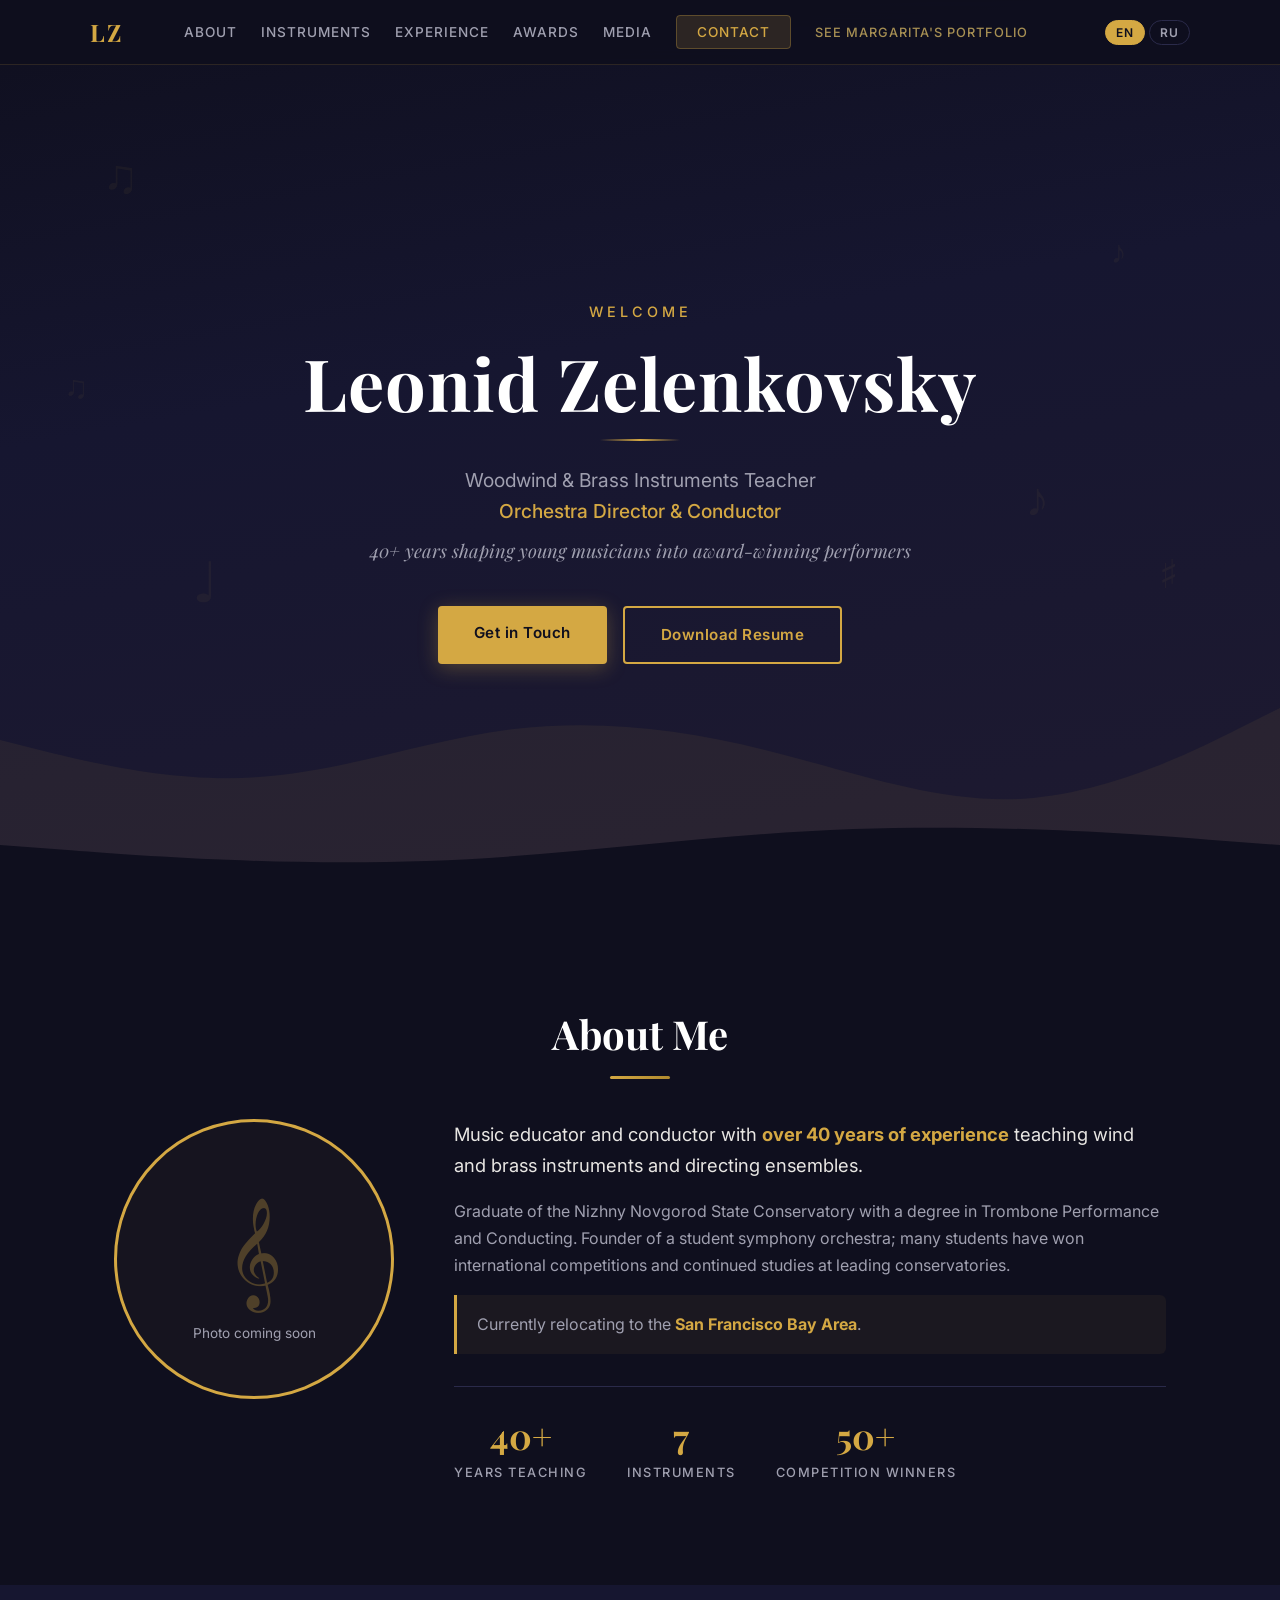
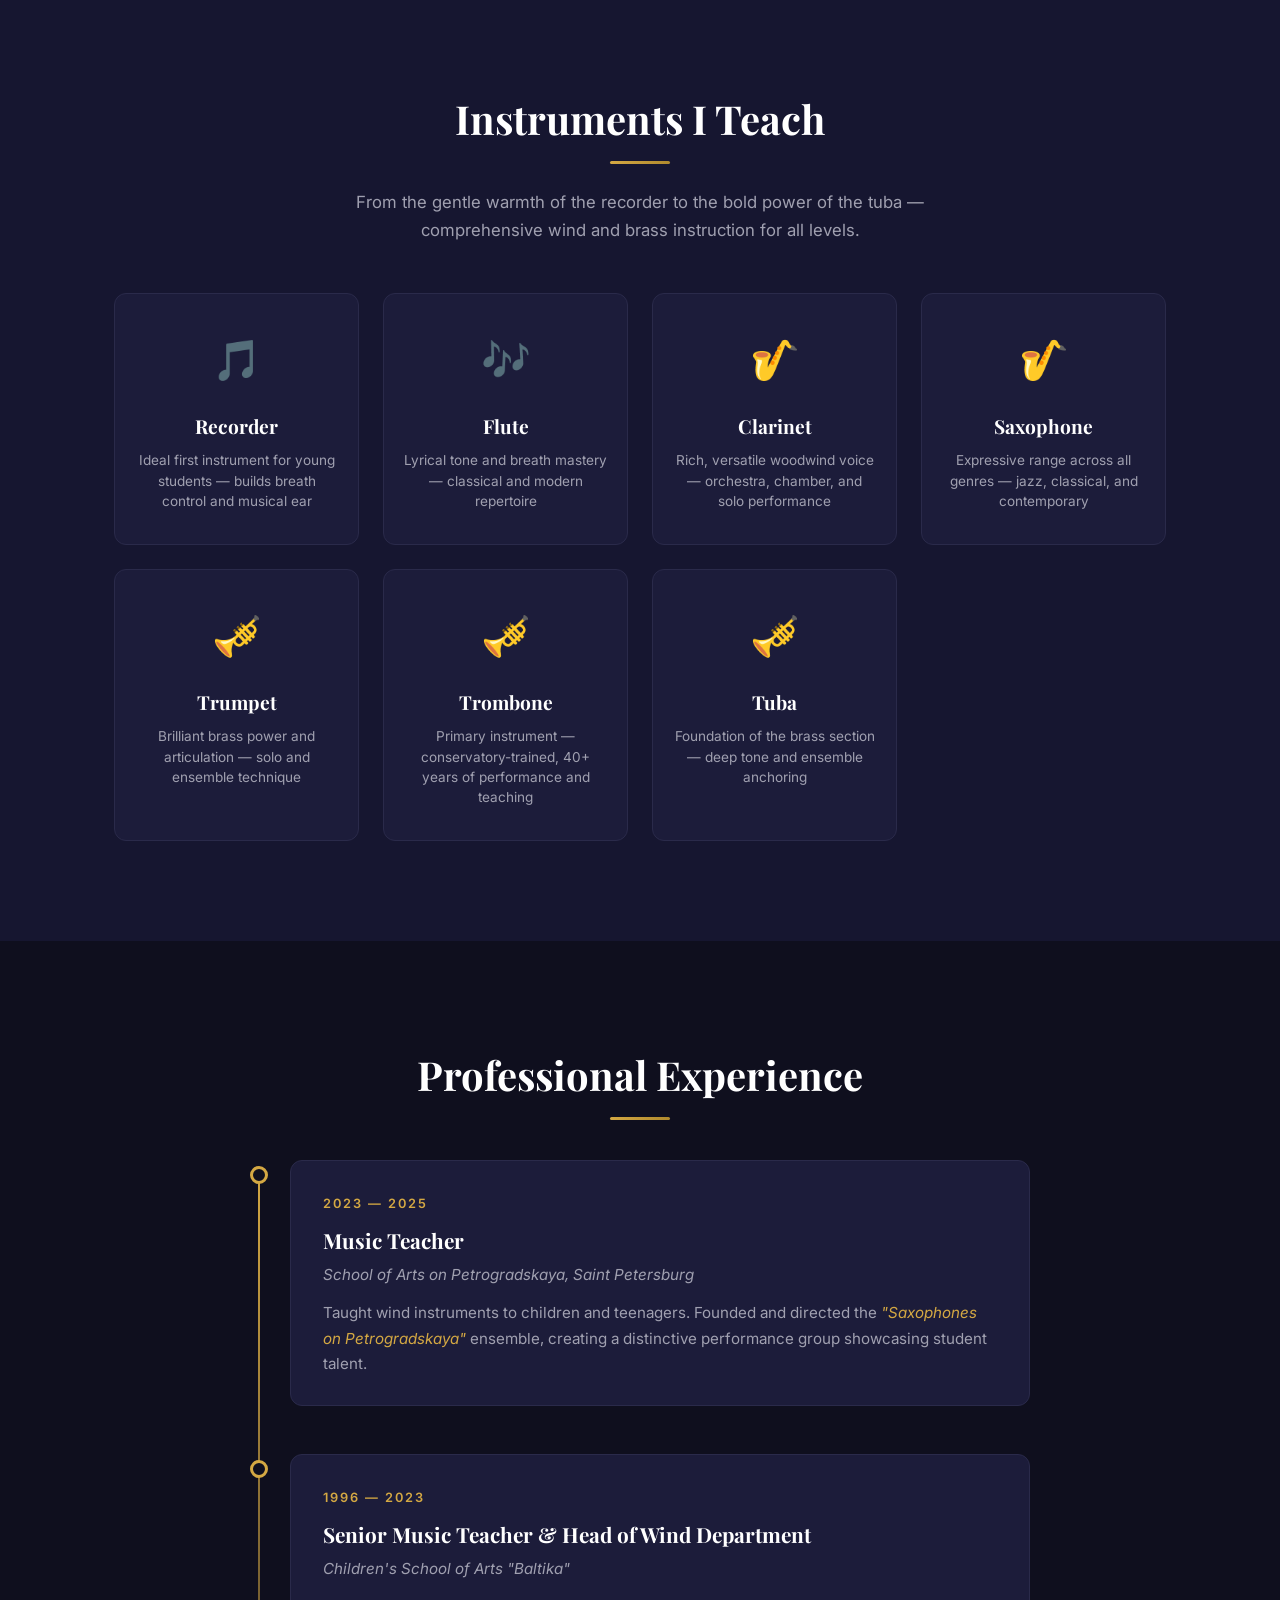
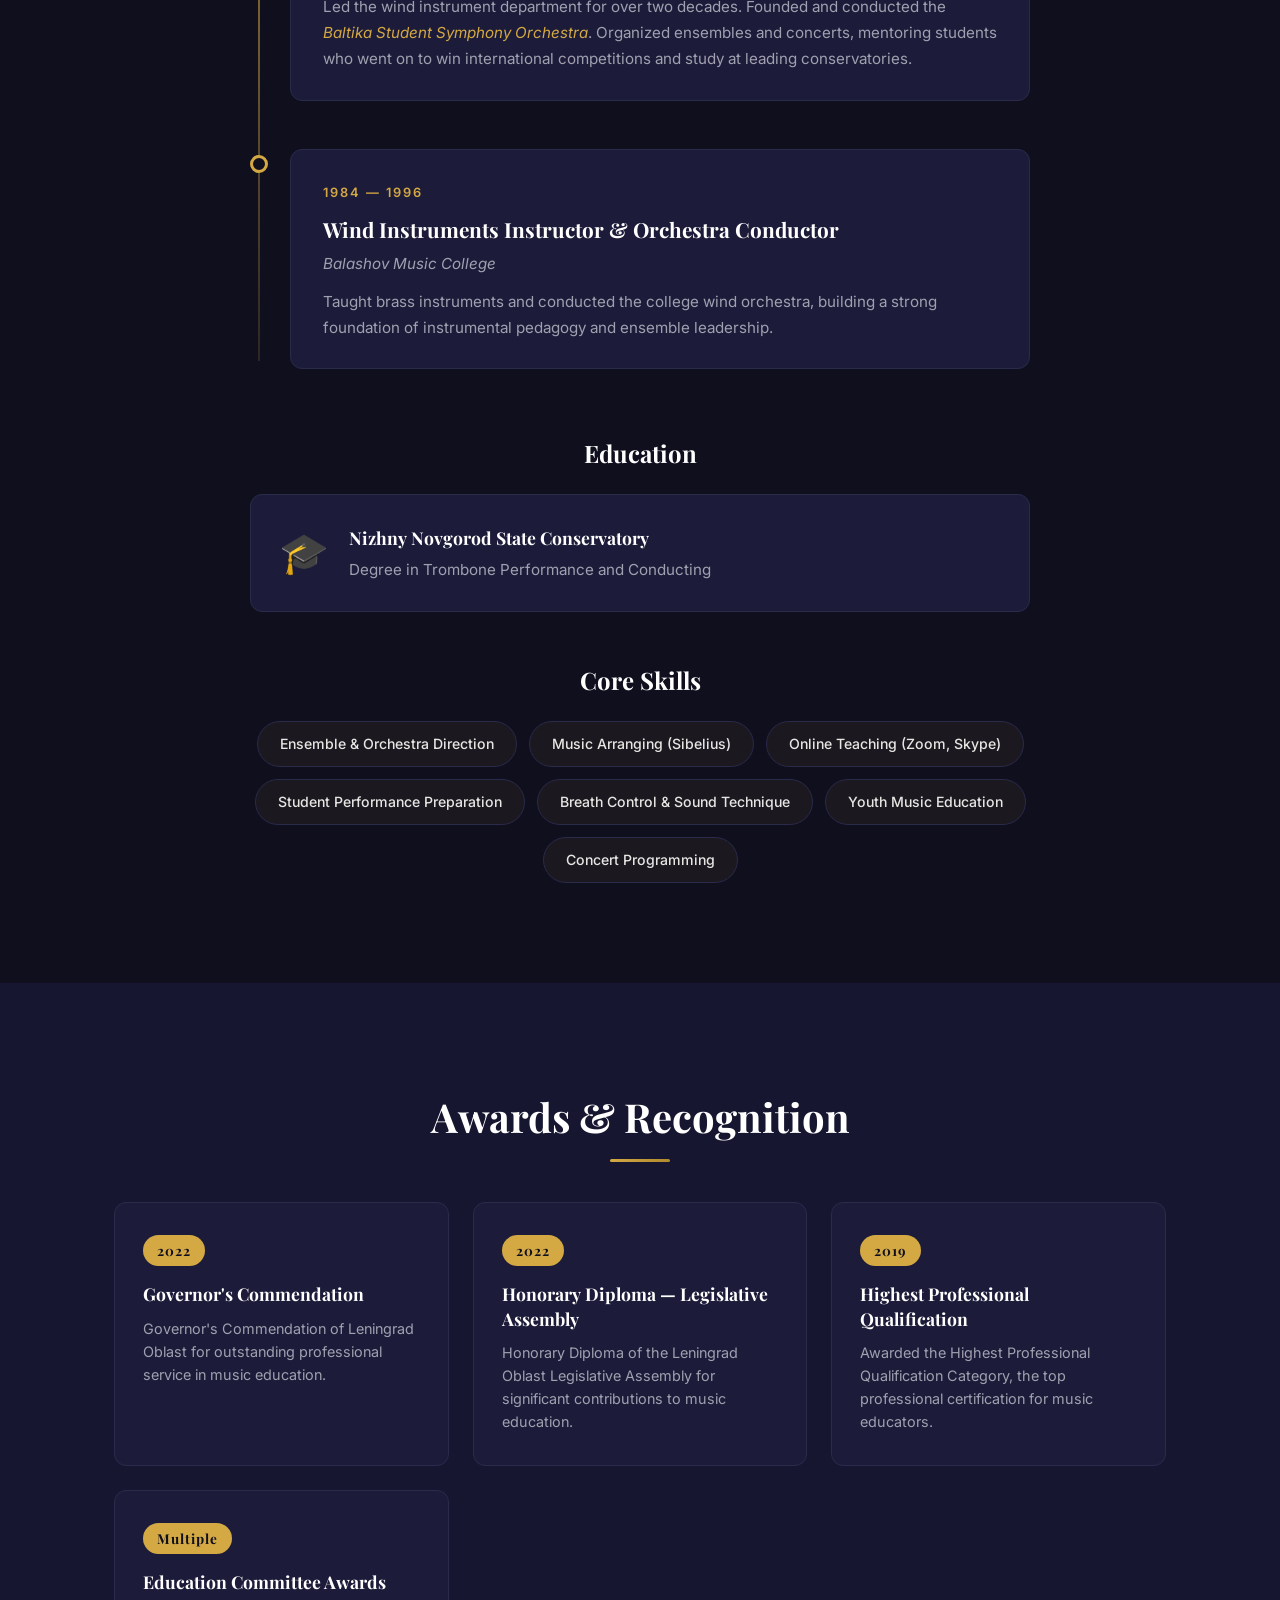
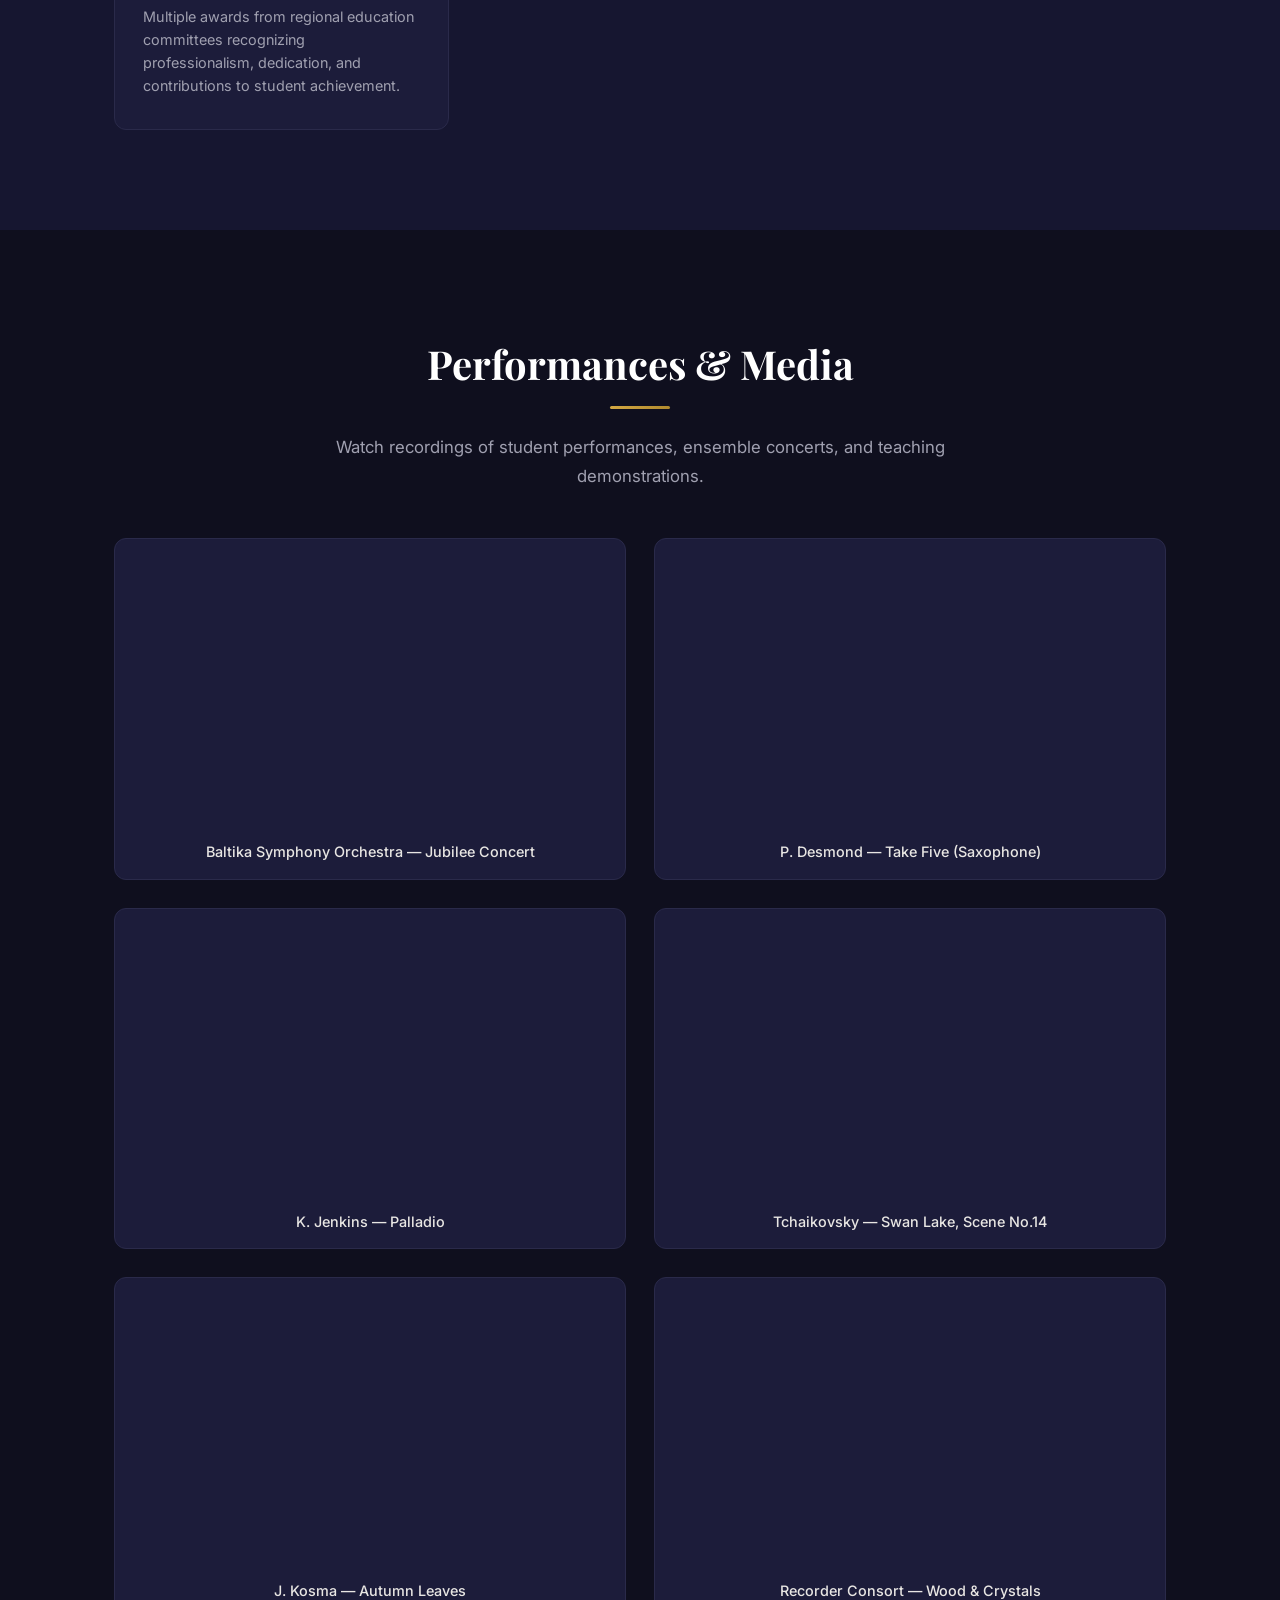
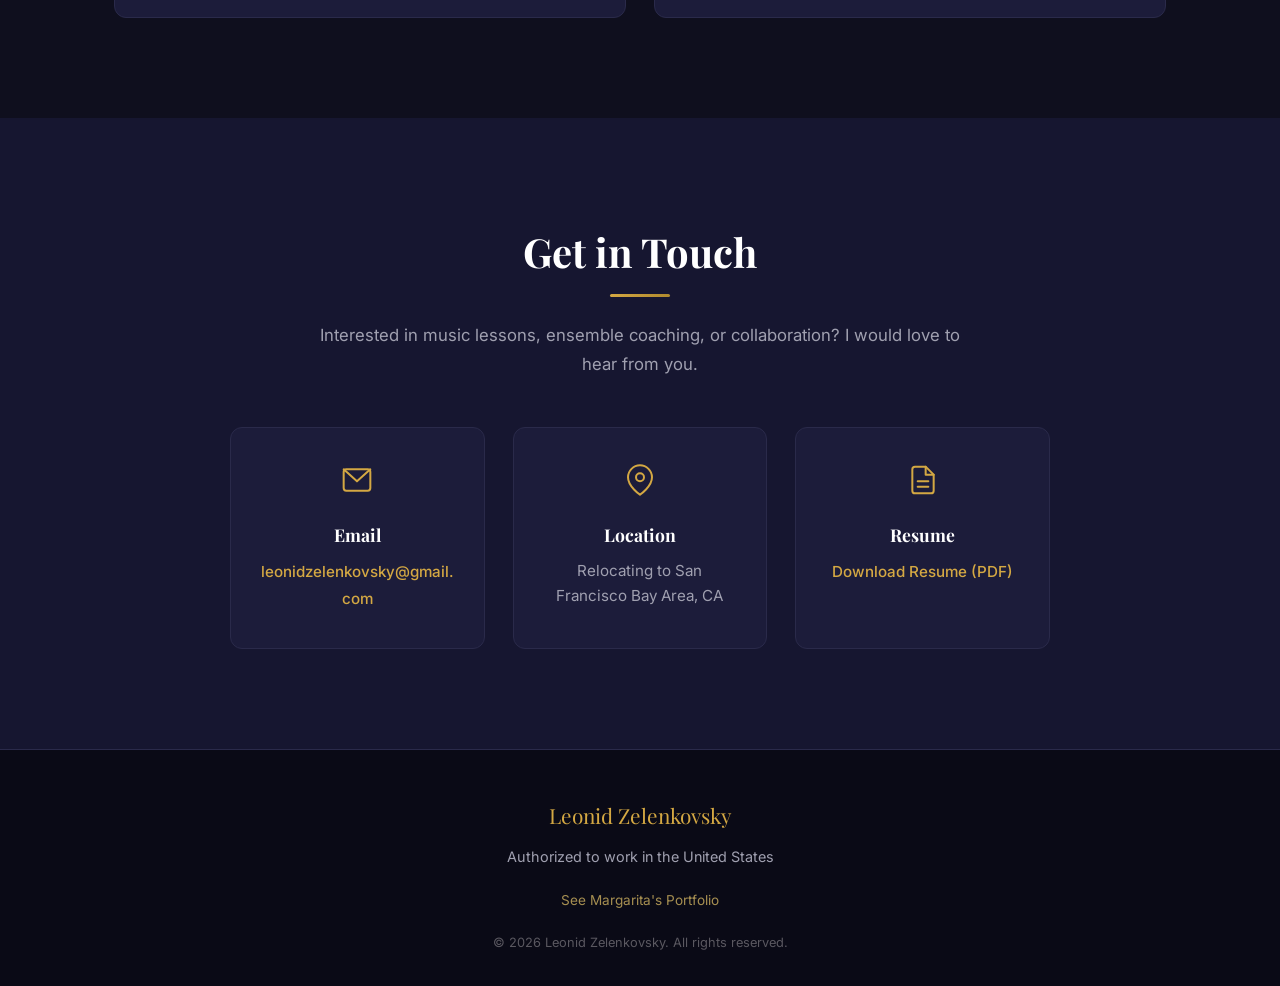
==== index.html @ 5698329e "Initial commit: Leonid's portfolio site" ====
<!DOCTYPE html>
<html lang="en">
<head>
  <meta charset="UTF-8">
  <meta name="viewport" content="width=device-width, initial-scale=1.0">
  <title>Leonid Zelenkovsky — Woodwind & Brass Teacher | Orchestra Director</title>
  <meta name="description" content="Leonid Zelenkovsky — Music educator and conductor with over 40 years of experience teaching wind and brass instruments and directing ensembles in the San Francisco Bay Area.">
  <link rel="preconnect" href="https://fonts.googleapis.com">
  <link rel="preconnect" href="https://fonts.gstatic.com" crossorigin>
  <link href="https://fonts.googleapis.com/css2?family=Inter:wght@300;400;500;600&family=Playfair+Display:ital,wght@0,400;0,600;0,700;1,400&display=swap" rel="stylesheet">
  <link rel="stylesheet" href="style.css">
</head>
<body>

  <!-- Mobile Menu Toggle (CSS-only hamburger) -->
  <input type="checkbox" id="nav-toggle" class="nav-toggle-checkbox" aria-hidden="true">

  <!-- Navigation -->
  <nav class="navbar">
    <div class="nav-container">
      <a href="#hero" class="nav-logo">LZ</a>

      <ul class="nav-links">
        <li><a href="#about"><span class="en">About</span><span class="ru">Обо мне</span></a></li>
        <li><a href="#instruments"><span class="en">Instruments</span><span class="ru">Инструменты</span></a></li>
        <li><a href="#experience"><span class="en">Experience</span><span class="ru">Опыт</span></a></li>
        <li><a href="#awards"><span class="en">Awards</span><span class="ru">Награды</span></a></li>
        <li><a href="#media"><span class="en">Media</span><span class="ru">Медиа</span></a></li>
        <li><a href="#contact" class="nav-cta"><span class="en">Contact</span><span class="ru">Контакт</span></a></li>
        <li><a href="https://margarita.zelenkovsky.com" class="nav-partner"><span class="en">See Margarita's Portfolio</span><span class="ru">Портфолио Маргариты</span></a></li>
      </ul>

      <div class="lang-toggle">
        <button class="lang-btn active" data-lang="en" onclick="setLang('en')">EN</button>
        <button class="lang-btn" data-lang="ru" onclick="setLang('ru')">RU</button>
      </div>

      <label for="nav-toggle" class="nav-hamburger" aria-label="Toggle menu">
        <span></span>
        <span></span>
        <span></span>
      </label>
    </div>

    <!-- Mobile overlay menu -->
    <div class="mobile-nav">
      <ul class="mobile-nav-links">
        <li><label for="nav-toggle"><a href="#about"><span class="en">About</span><span class="ru">Обо мне</span></a></label></li>
        <li><label for="nav-toggle"><a href="#instruments"><span class="en">Instruments</span><span class="ru">Инструменты</span></a></label></li>
        <li><label for="nav-toggle"><a href="#experience"><span class="en">Experience</span><span class="ru">Опыт</span></a></label></li>
        <li><label for="nav-toggle"><a href="#awards"><span class="en">Awards</span><span class="ru">Награды</span></a></label></li>
        <li><label for="nav-toggle"><a href="#media"><span class="en">Media</span><span class="ru">Медиа</span></a></label></li>
        <li><label for="nav-toggle"><a href="#contact"><span class="en">Contact</span><span class="ru">Контакт</span></a></label></li>
        <li><a href="https://margarita.zelenkovsky.com" class="nav-partner"><span class="en">See Margarita's Portfolio</span><span class="ru">Портфолио Маргариты</span></a></li>
      </ul>
      <div class="mobile-lang-toggle">
        <button class="lang-btn active" data-lang="en" onclick="setLang('en')">EN</button>
        <button class="lang-btn" data-lang="ru" onclick="setLang('ru')">RU</button>
      </div>
    </div>
  </nav>

  <!-- Hero Section -->
  <section id="hero" class="hero">
    <div class="hero-decoration">
      <svg viewBox="0 0 1440 320" preserveAspectRatio="none" class="hero-wave">
        <path fill="rgba(212,168,67,0.07)" d="M0,160L48,170.7C96,181,192,203,288,197.3C384,192,480,160,576,149.3C672,139,768,149,864,170.7C960,192,1056,224,1152,218.7C1248,213,1344,171,1392,149.3L1440,128L1440,320L1392,320C1344,320,1248,320,1152,320C1056,320,960,320,864,320C768,320,672,320,576,320C480,320,384,320,288,320C192,320,96,320,48,320L0,320Z"/>
      </svg>
    </div>

    <div class="hero-notes" aria-hidden="true">
      <span class="note note-1">&#9835;</span>
      <span class="note note-2">&#9834;</span>
      <span class="note note-3">&#9833;</span>
      <span class="note note-4">&#9839;</span>
      <span class="note note-5">&#9835;</span>
      <span class="note note-6">&#9834;</span>
    </div>

    <div class="hero-content">
      <p class="hero-greeting">
        <span class="en">Welcome</span><span class="ru">Добро пожаловать</span>
      </p>
      <h1 class="hero-name">
        <span class="en">Leonid Zelenkovsky</span><span class="ru">Леонид Зеленковский</span>
      </h1>
      <div class="hero-divider"></div>
      <p class="hero-title">
        <span class="en">Woodwind &amp; Brass Instruments Teacher<br><span class="hero-title-accent">Orchestra Director &amp; Conductor</span></span>
        <span class="ru">Преподаватель духовых и медных инструментов<br><span class="hero-title-accent">Дирижёр оркестра</span></span>
      </p>
      <p class="hero-tagline">
        <span class="en">40+ years shaping young musicians into award-winning performers</span>
        <span class="ru">Более 40 лет воспитания молодых музыкантов — лауреатов международных конкурсов</span>
      </p>
      <div class="hero-actions">
        <a href="#contact" class="btn btn-primary"><span class="en">Get in Touch</span><span class="ru">Связаться</span></a>
        <a href="#" class="btn btn-outline"><span class="en">Download Resume</span><span class="ru">Скачать резюме</span></a>
      </div>
    </div>

    <svg viewBox="0 0 1440 120" preserveAspectRatio="none" class="section-wave">
      <path fill="var(--bg-primary)" d="M0,64L80,69.3C160,75,320,85,480,80C640,75,800,53,960,48C1120,43,1280,53,1360,58.7L1440,64L1440,120L1360,120C1280,120,1120,120,960,120C800,120,640,120,480,120C320,120,160,120,80,120L0,120Z"/>
    </svg>
  </section>

  <!-- About Section -->
  <section id="about" class="section about">
    <div class="container">
      <h2 class="section-title"><span class="en">About Me</span><span class="ru">Обо мне</span></h2>
      <div class="section-title-line"></div>
      <div class="about-grid">
        <div class="about-portrait">
          <div class="portrait-frame">
            <div class="portrait-placeholder">
              <svg viewBox="0 0 100 200" class="clef-icon">
                <text x="50" y="140" text-anchor="middle" font-size="120" fill="rgba(212,168,67,0.3)" font-family="serif">&#119070;</text>
              </svg>
              <p class="portrait-label"><span class="en">Photo coming soon</span><span class="ru">Фото скоро будет</span></p>
            </div>
          </div>
        </div>
        <div class="about-text">
          <div class="en">
            <p class="about-lead">Music educator and conductor with <strong>over 40 years of experience</strong> teaching wind and brass instruments and directing ensembles.</p>
            <p>Graduate of the Nizhny Novgorod State Conservatory with a degree in Trombone Performance and Conducting. Founder of a student symphony orchestra; many students have won international competitions and continued studies at leading conservatories.</p>
            <p class="about-highlight">Currently relocating to the <strong>San Francisco Bay Area</strong>.</p>
          </div>
          <div class="ru">
            <p class="about-lead">Музыкант-педагог и дирижёр с <strong>более чем 40-летним опытом</strong> преподавания духовых и медных инструментов и руководства ансамблями.</p>
            <p>Выпускник Нижегородской государственной консерватории по специальности тромбон и дирижирование. Основатель ученического симфонического оркестра; многие ученики стали лауреатами международных конкурсов и продолжили обучение в ведущих консерваториях.</p>
            <p class="about-highlight">Переезжает в район <strong>Сан-Франциско Bay Area</strong>.</p>
          </div>
          <div class="about-stats">
            <div class="stat">
              <span class="stat-number">40+</span>
              <span class="stat-label"><span class="en">Years Teaching</span><span class="ru">Лет опыта</span></span>
            </div>
            <div class="stat">
              <span class="stat-number">7</span>
              <span class="stat-label"><span class="en">Instruments</span><span class="ru">Инструментов</span></span>
            </div>
            <div class="stat">
              <span class="stat-number">50+</span>
              <span class="stat-label"><span class="en">Competition Winners</span><span class="ru">Лауреатов конкурсов</span></span>
            </div>
          </div>
        </div>
      </div>
    </div>
  </section>

  <!-- Specializations / Instruments Section -->
  <section id="instruments" class="section specializations">
    <div class="container">
      <h2 class="section-title"><span class="en">Instruments I Teach</span><span class="ru">Инструменты, которые я преподаю</span></h2>
      <div class="section-title-line"></div>
      <p class="section-subtitle">
        <span class="en">From the gentle warmth of the recorder to the bold power of the tuba — comprehensive wind and brass instruction for all levels.</span>
        <span class="ru">От нежного звучания блокфлейты до мощи тубы — комплексное обучение духовым и медным инструментам для всех уровней.</span>
      </p>
      <div class="specializations-grid">

        <div class="spec-card">
          <div class="spec-icon">&#127925;</div>
          <h3><span class="en">Recorder</span><span class="ru">Блокфлейта</span></h3>
          <p><span class="en">Ideal first instrument for young students — builds breath control and musical ear</span><span class="ru">Идеальный первый инструмент для юных учеников — развивает дыхание и музыкальный слух</span></p>
        </div>

        <div class="spec-card">
          <div class="spec-icon">&#127926;</div>
          <h3><span class="en">Flute</span><span class="ru">Флейта</span></h3>
          <p><span class="en">Lyrical tone and breath mastery — classical and modern repertoire</span><span class="ru">Лирическое звучание и мастерство дыхания — классический и современный репертуар</span></p>
        </div>

        <div class="spec-card">
          <div class="spec-icon">&#127927;</div>
          <h3><span class="en">Clarinet</span><span class="ru">Кларнет</span></h3>
          <p><span class="en">Rich, versatile woodwind voice — orchestra, chamber, and solo performance</span><span class="ru">Богатый, универсальный голос — оркестр, камерная и сольная игра</span></p>
        </div>

        <div class="spec-card">
          <div class="spec-icon">&#127927;</div>
          <h3><span class="en">Saxophone</span><span class="ru">Саксофон</span></h3>
          <p><span class="en">Expressive range across all genres — jazz, classical, and contemporary</span><span class="ru">Выразительный диапазон во всех жанрах — джаз, классика, современная музыка</span></p>
        </div>

        <div class="spec-card">
          <div class="spec-icon">&#127930;</div>
          <h3><span class="en">Trumpet</span><span class="ru">Труба</span></h3>
          <p><span class="en">Brilliant brass power and articulation — solo and ensemble technique</span><span class="ru">Блестящая мощь и артикуляция — сольная и ансамблевая техника</span></p>
        </div>

        <div class="spec-card">
          <div class="spec-icon">&#127930;</div>
          <h3><span class="en">Trombone</span><span class="ru">Тромбон</span></h3>
          <p><span class="en">Primary instrument — conservatory-trained, 40+ years of performance and teaching</span><span class="ru">Основной инструмент — консерваторское образование, 40+ лет исполнительства и преподавания</span></p>
        </div>

        <div class="spec-card">
          <div class="spec-icon">&#127930;</div>
          <h3><span class="en">Tuba</span><span class="ru">Туба</span></h3>
          <p><span class="en">Foundation of the brass section — deep tone and ensemble anchoring</span><span class="ru">Основа медной группы — глубокий звук и опора ансамбля</span></p>
        </div>

      </div>
    </div>
  </section>

  <!-- Experience Section -->
  <section id="experience" class="section experience">
    <div class="container">
      <h2 class="section-title"><span class="en">Professional Experience</span><span class="ru">Профессиональный опыт</span></h2>
      <div class="section-title-line"></div>

      <div class="timeline">

        <div class="timeline-item">
          <div class="timeline-marker"></div>
          <div class="timeline-content">
            <span class="timeline-date">2023 — 2025</span>
            <h3><span class="en">Music Teacher</span><span class="ru">Преподаватель музыки</span></h3>
            <h4><span class="en">School of Arts on Petrogradskaya, Saint Petersburg</span><span class="ru">Школа искусств на Петроградской, Санкт-Петербург</span></h4>
            <p><span class="en">Taught wind instruments to children and teenagers. Founded and directed the <em>"Saxophones on Petrogradskaya"</em> ensemble, creating a distinctive performance group showcasing student talent.</span><span class="ru">Преподавал духовые инструменты детям и подросткам. Основал и руководил ансамблем <em>«Саксофоны на Петроградской»</em>, создав яркий коллектив, раскрывающий таланты учеников.</span></p>
          </div>
        </div>

        <div class="timeline-item">
          <div class="timeline-marker"></div>
          <div class="timeline-content">
            <span class="timeline-date">1996 — 2023</span>
            <h3><span class="en">Senior Music Teacher &amp; Head of Wind Department</span><span class="ru">Старший преподаватель и заведующий отделением духовых инструментов</span></h3>
            <h4><span class="en">Children's School of Arts "Baltika"</span><span class="ru">Детская школа искусств «Балтика»</span></h4>
            <p><span class="en">Led the wind instrument department for over two decades. Founded and conducted the <em>Baltika Student Symphony Orchestra</em>. Organized ensembles and concerts, mentoring students who went on to win international competitions and study at leading conservatories.</span><span class="ru">Руководил отделением духовых инструментов более двух десятилетий. Основал и дирижировал <em>ученическим симфоническим оркестром «Балтика»</em>. Организовывал ансамбли и концерты, воспитывая учеников-лауреатов международных конкурсов.</span></p>
          </div>
        </div>

        <div class="timeline-item">
          <div class="timeline-marker"></div>
          <div class="timeline-content">
            <span class="timeline-date">1984 — 1996</span>
            <h3><span class="en">Wind Instruments Instructor &amp; Orchestra Conductor</span><span class="ru">Преподаватель духовых инструментов и дирижёр оркестра</span></h3>
            <h4><span class="en">Balashov Music College</span><span class="ru">Балашовское музыкальное училище</span></h4>
            <p><span class="en">Taught brass instruments and conducted the college wind orchestra, building a strong foundation of instrumental pedagogy and ensemble leadership.</span><span class="ru">Преподавал медные духовые инструменты и дирижировал духовым оркестром училища, формируя прочную основу инструментальной педагогики и руководства ансамблем.</span></p>
          </div>
        </div>

      </div>

      <!-- Education -->
      <div class="education-block">
        <h3 class="education-heading"><span class="en">Education</span><span class="ru">Образование</span></h3>
        <div class="education-card">
          <div class="edu-icon">&#127891;</div>
          <div>
            <h4><span class="en">Nizhny Novgorod State Conservatory</span><span class="ru">Нижегородская государственная консерватория</span></h4>
            <p><span class="en">Degree in Trombone Performance and Conducting</span><span class="ru">Специальность: тромбон и дирижирование</span></p>
          </div>
        </div>
      </div>

      <!-- Skills -->
      <div class="skills-block">
        <h3 class="skills-heading"><span class="en">Core Skills</span><span class="ru">Ключевые навыки</span></h3>
        <div class="skills-list">
          <span class="skill-tag"><span class="en">Ensemble &amp; Orchestra Direction</span><span class="ru">Руководство ансамблем и оркестром</span></span>
          <span class="skill-tag"><span class="en">Music Arranging (Sibelius)</span><span class="ru">Аранжировка (Sibelius)</span></span>
          <span class="skill-tag"><span class="en">Online Teaching (Zoom, Skype)</span><span class="ru">Онлайн-обучение (Zoom, Skype)</span></span>
          <span class="skill-tag"><span class="en">Student Performance Preparation</span><span class="ru">Подготовка учеников к выступлениям</span></span>
          <span class="skill-tag"><span class="en">Breath Control &amp; Sound Technique</span><span class="ru">Контроль дыхания и звукоизвлечение</span></span>
          <span class="skill-tag"><span class="en">Youth Music Education</span><span class="ru">Музыкальное образование молодёжи</span></span>
          <span class="skill-tag"><span class="en">Concert Programming</span><span class="ru">Концертное программирование</span></span>
        </div>
      </div>
    </div>
  </section>

  <!-- Awards Section -->
  <section id="awards" class="section awards">
    <div class="container">
      <h2 class="section-title"><span class="en">Awards &amp; Recognition</span><span class="ru">Награды и признание</span></h2>
      <div class="section-title-line"></div>
      <div class="awards-grid">

        <div class="award-card">
          <div class="award-year">2022</div>
          <h3><span class="en">Governor's Commendation</span><span class="ru">Благодарность губернатора</span></h3>
          <p><span class="en">Governor's Commendation of Leningrad Oblast for outstanding professional service in music education.</span><span class="ru">Благодарность губернатора Ленинградской области за выдающуюся профессиональную деятельность в сфере музыкального образования.</span></p>
        </div>

        <div class="award-card">
          <div class="award-year">2022</div>
          <h3><span class="en">Honorary Diploma — Legislative Assembly</span><span class="ru">Почётная грамота — Законодательное собрание</span></h3>
          <p><span class="en">Honorary Diploma of the Leningrad Oblast Legislative Assembly for significant contributions to music education.</span><span class="ru">Почётная грамота Законодательного собрания Ленинградской области за значительный вклад в музыкальное образование.</span></p>
        </div>

        <div class="award-card">
          <div class="award-year">2019</div>
          <h3><span class="en">Highest Professional Qualification</span><span class="ru">Высшая квалификационная категория</span></h3>
          <p><span class="en">Awarded the Highest Professional Qualification Category, the top professional certification for music educators.</span><span class="ru">Присвоена высшая квалификационная категория — наивысшая профессиональная аттестация для педагогов музыки.</span></p>
        </div>

        <div class="award-card">
          <div class="award-year"><span class="en">Multiple</span><span class="ru">Многократно</span></div>
          <h3><span class="en">Education Committee Awards</span><span class="ru">Награды комитетов образования</span></h3>
          <p><span class="en">Multiple awards from regional education committees recognizing professionalism, dedication, and contributions to student achievement.</span><span class="ru">Многочисленные награды региональных комитетов образования за профессионализм, преданность делу и вклад в достижения учеников.</span></p>
        </div>

      </div>
    </div>
  </section>

  <!-- Media Section -->
  <section id="media" class="section media">
    <div class="container">
      <h2 class="section-title"><span class="en">Performances &amp; Media</span><span class="ru">Выступления и медиа</span></h2>
      <div class="section-title-line"></div>
      <p class="section-subtitle">
        <span class="en">Watch recordings of student performances, ensemble concerts, and teaching demonstrations.</span>
        <span class="ru">Смотрите записи выступлений учеников, концертов ансамблей и педагогических демонстраций.</span>
      </p>
      <div class="media-grid">

        <div class="video-item">
          <div class="video-wrapper">
            <iframe src="https://www.youtube.com/embed/bPzbYGNdBms" title="Baltika Symphony Orchestra — Jubilee Concert" frameborder="0" allow="accelerometer; autoplay; clipboard-write; encrypted-media; gyroscope; picture-in-picture" allowfullscreen loading="lazy"></iframe>
          </div>
          <p class="video-caption"><span class="en">Baltika Symphony Orchestra — Jubilee Concert</span><span class="ru">Симфонический оркестр «Балтика» — Юбилейный концерт</span></p>
        </div>

        <div class="video-item">
          <div class="video-wrapper">
            <iframe src="https://www.youtube.com/embed/teQLlKoWmQA" title="P. Desmond — Take Five (Saxophone)" frameborder="0" allow="accelerometer; autoplay; clipboard-write; encrypted-media; gyroscope; picture-in-picture" allowfullscreen loading="lazy"></iframe>
          </div>
          <p class="video-caption"><span class="en">P. Desmond — Take Five (Saxophone)</span><span class="ru">П. Дезмонд — Take Five (саксофон)</span></p>
        </div>

        <div class="video-item">
          <div class="video-wrapper">
            <iframe src="https://www.youtube.com/embed/GqaPJhj9SzU" title="K. Jenkins — Palladio" frameborder="0" allow="accelerometer; autoplay; clipboard-write; encrypted-media; gyroscope; picture-in-picture" allowfullscreen loading="lazy"></iframe>
          </div>
          <p class="video-caption"><span class="en">K. Jenkins — Palladio</span><span class="ru">К. Дженкинс — Палладио</span></p>
        </div>

        <div class="video-item">
          <div class="video-wrapper">
            <iframe src="https://www.youtube.com/embed/kDeoE7B37b4" title="Tchaikovsky — Swan Lake, Scene No.14" frameborder="0" allow="accelerometer; autoplay; clipboard-write; encrypted-media; gyroscope; picture-in-picture" allowfullscreen loading="lazy"></iframe>
          </div>
          <p class="video-caption"><span class="en">Tchaikovsky — Swan Lake, Scene No.14</span><span class="ru">П.И. Чайковский — «Лебединое озеро», Сцена №14</span></p>
        </div>

        <div class="video-item">
          <div class="video-wrapper">
            <iframe src="https://www.youtube.com/embed/SGvaH3ix4FM" title="J. Kosma — Autumn Leaves" frameborder="0" allow="accelerometer; autoplay; clipboard-write; encrypted-media; gyroscope; picture-in-picture" allowfullscreen loading="lazy"></iframe>
          </div>
          <p class="video-caption"><span class="en">J. Kosma — Autumn Leaves</span><span class="ru">Ж. Косма — «Опавшие листья»</span></p>
        </div>

        <div class="video-item">
          <div class="video-wrapper">
            <iframe src="https://www.youtube.com/embed/HLIzdRB-BvE" title="Recorder Consort — Wood & Crystals" frameborder="0" allow="accelerometer; autoplay; clipboard-write; encrypted-media; gyroscope; picture-in-picture" allowfullscreen loading="lazy"></iframe>
          </div>
          <p class="video-caption"><span class="en">Recorder Consort — Wood &amp; Crystals</span><span class="ru">Консорт блокфлейт — Wood &amp; Crystals</span></p>
        </div>

      </div>
    </div>
  </section>

  <!-- Contact Section -->
  <section id="contact" class="section contact">
    <div class="container">
      <h2 class="section-title"><span class="en">Get in Touch</span><span class="ru">Связаться</span></h2>
      <div class="section-title-line"></div>
      <p class="section-subtitle">
        <span class="en">Interested in music lessons, ensemble coaching, or collaboration? I would love to hear from you.</span>
        <span class="ru">Заинтересованы в уроках музыки, работе с ансамблем или сотрудничестве? Буду рад вашему обращению.</span>
      </p>

      <div class="contact-content">
        <div class="contact-card">
          <div class="contact-icon">
            <svg viewBox="0 0 24 24" width="32" height="32" fill="none" stroke="var(--accent)" stroke-width="1.5" stroke-linecap="round" stroke-linejoin="round">
              <rect x="2" y="4" width="20" height="16" rx="2"/>
              <path d="M22,4 L12,13 L2,4"/>
            </svg>
          </div>
          <h3><span class="en">Email</span><span class="ru">Эл. почта</span></h3>
          <a href="mailto:leonidzelenkovsky@gmail.com" class="contact-link">leonidzelenkovsky@gmail.com</a>
        </div>

        <div class="contact-card">
          <div class="contact-icon">
            <svg viewBox="0 0 24 24" width="32" height="32" fill="none" stroke="var(--accent)" stroke-width="1.5" stroke-linecap="round" stroke-linejoin="round">
              <path d="M21 10c0 7-9 13-9 13s-9-6-9-13a9 9 0 0 1 18 0z"/>
              <circle cx="12" cy="10" r="3"/>
            </svg>
          </div>
          <h3><span class="en">Location</span><span class="ru">Местоположение</span></h3>
          <p><span class="en">Relocating to San Francisco Bay Area, CA</span><span class="ru">Переезжает в район Сан-Франциско Bay Area, Калифорния</span></p>
        </div>

        <div class="contact-card">
          <div class="contact-icon">
            <svg viewBox="0 0 24 24" width="32" height="32" fill="none" stroke="var(--accent)" stroke-width="1.5" stroke-linecap="round" stroke-linejoin="round">
              <path d="M14 2H6a2 2 0 0 0-2 2v16a2 2 0 0 0 2 2h12a2 2 0 0 0 2-2V8z"/>
              <polyline points="14 2 14 8 20 8"/>
              <line x1="16" y1="13" x2="8" y2="13"/>
              <line x1="16" y1="17" x2="8" y2="17"/>
            </svg>
          </div>
          <h3><span class="en">Resume</span><span class="ru">Резюме</span></h3>
          <a href="#" class="contact-link"><span class="en">Download Resume (PDF)</span><span class="ru">Скачать резюме (PDF)</span></a>
        </div>
      </div>
    </div>
  </section>

  <!-- Footer -->
  <footer class="footer">
    <div class="container">
      <div class="footer-content">
        <p class="footer-name"><span class="en">Leonid Zelenkovsky</span><span class="ru">Леонид Зеленковский</span></p>
        <p class="footer-auth">
          <span class="en">Authorized to work in the United States</span>
          <span class="ru">Имеет право на работу в США</span>
        </p>
        <a href="https://margarita.zelenkovsky.com" class="footer-partner">
          <span class="en">See Margarita's Portfolio</span>
          <span class="ru">Портфолио Маргариты</span>
        </a>
        <p class="footer-copy">&copy; 2026 <span class="en">Leonid Zelenkovsky. All rights reserved.</span><span class="ru">Леонид Зеленковский. Все права защищены.</span></p>
      </div>
    </div>
  </footer>

  <script>
    function setLang(lang) {
      document.documentElement.setAttribute('data-lang', lang);
      localStorage.setItem('preferred-lang', lang);
      document.querySelectorAll('.lang-btn').forEach(b => b.classList.remove('active'));
      document.querySelectorAll('.lang-btn[data-lang="'+lang+'"]').forEach(b => b.classList.add('active'));
    }
    document.addEventListener('DOMContentLoaded', () => {
      const saved = localStorage.getItem('preferred-lang') || 'en';
      setLang(saved);
    });
  </script>

</body>
</html>
---- style.css ----
/* ============================================
   Leonid Zelenkovsky — Portfolio Stylesheet
   Fonts: Playfair Display (headings), Inter (body)
   Theme: Deep Navy & Brass Gold
   ============================================ */

/* --- CSS Variables --- */
:root {
  --bg-primary: #0f0f1e;
  --bg-secondary: #161630;
  --bg-card: #1c1c3a;
  --accent: #d4a843;
  --accent-light: #e8c76a;
  --accent-dark: #b08a2e;
  --text-primary: #e8e6e3;
  --text-secondary: #a0a0b0;
  --text-heading: #ffffff;
  --border: #2a2a4a;
}

/* --- Language Switching --- */
[data-lang="en"] .ru { display: none; }
[data-lang="ru"] .en { display: none; }

/* --- Reset & Base --- */
*, *::before, *::after {
  margin: 0;
  padding: 0;
  box-sizing: border-box;
}

html {
  scroll-behavior: smooth;
  font-size: 16px;
}

body {
  font-family: 'Inter', -apple-system, BlinkMacSystemFont, sans-serif;
  color: var(--text-primary);
  background-color: var(--bg-primary);
  line-height: 1.7;
  overflow-x: hidden;
}

a {
  color: var(--accent);
  text-decoration: none;
  transition: color 0.3s ease;
}

a:hover {
  color: var(--accent-light);
}

img {
  max-width: 100%;
  display: block;
}

.container {
  max-width: 1100px;
  margin: 0 auto;
  padding: 0 24px;
}

/* --- Navigation --- */
.nav-toggle-checkbox {
  display: none;
}

.navbar {
  position: fixed;
  top: 0;
  left: 0;
  right: 0;
  z-index: 1000;
  background: rgba(15, 15, 30, 0.92);
  backdrop-filter: blur(12px);
  -webkit-backdrop-filter: blur(12px);
  border-bottom: 1px solid rgba(212, 168, 67, 0.15);
  padding: 0 24px;
}

.nav-container {
  max-width: 1100px;
  margin: 0 auto;
  display: flex;
  align-items: center;
  justify-content: space-between;
  height: 64px;
}

.nav-logo {
  font-family: 'Playfair Display', serif;
  font-size: 1.5rem;
  font-weight: 700;
  color: var(--accent);
  letter-spacing: 2px;
}

.nav-logo:hover {
  color: var(--accent-light);
}

.nav-links {
  list-style: none;
  display: flex;
  gap: 24px;
  align-items: center;
}

.nav-links a {
  font-size: 0.85rem;
  font-weight: 500;
  color: var(--text-secondary);
  text-transform: uppercase;
  letter-spacing: 1px;
  transition: color 0.3s ease;
}

.nav-links a:hover {
  color: var(--accent);
}

.nav-cta {
  background: rgba(212, 168, 67, 0.15);
  padding: 8px 20px;
  border-radius: 4px;
  border: 1px solid rgba(212, 168, 67, 0.3);
  color: var(--accent) !important;
}

.nav-cta:hover {
  background: rgba(212, 168, 67, 0.25);
}

.nav-partner {
  font-size: 0.8rem !important;
  color: var(--accent-light) !important;
  opacity: 0.7;
  transition: opacity 0.3s ease, color 0.3s ease;
}

.nav-partner:hover {
  opacity: 1;
}

/* Language Toggle */
.lang-toggle {
  display: flex;
  gap: 4px;
  margin-left: 16px;
}

.lang-btn {
  background: transparent;
  border: 1px solid var(--border);
  color: var(--text-secondary);
  padding: 4px 10px;
  font-size: 0.75rem;
  font-weight: 600;
  letter-spacing: 1px;
  border-radius: 100px;
  cursor: pointer;
  transition: all 0.3s ease;
  font-family: 'Inter', sans-serif;
}

.lang-btn:hover {
  border-color: var(--accent);
  color: var(--accent);
}

.lang-btn.active {
  background: var(--accent);
  color: var(--bg-primary);
  border-color: var(--accent);
}

/* Hamburger */
.nav-hamburger {
  display: none;
  flex-direction: column;
  justify-content: center;
  gap: 5px;
  cursor: pointer;
  width: 28px;
  height: 28px;
  z-index: 1001;
}

.nav-hamburger span {
  display: block;
  width: 100%;
  height: 2px;
  background: var(--text-primary);
  border-radius: 2px;
  transition: all 0.3s ease;
}

.nav-toggle-checkbox:checked ~ .navbar .nav-hamburger span:nth-child(1) {
  transform: rotate(45deg) translate(5px, 5px);
}

.nav-toggle-checkbox:checked ~ .navbar .nav-hamburger span:nth-child(2) {
  opacity: 0;
}

.nav-toggle-checkbox:checked ~ .navbar .nav-hamburger span:nth-child(3) {
  transform: rotate(-45deg) translate(5px, -5px);
}

/* Mobile Nav Overlay */
.mobile-nav {
  display: none;
  position: fixed;
  top: 64px;
  left: 0;
  right: 0;
  bottom: 0;
  background: rgba(15, 15, 30, 0.98);
  backdrop-filter: blur(16px);
  flex-direction: column;
  align-items: center;
  justify-content: center;
  gap: 32px;
  opacity: 0;
  pointer-events: none;
  transition: opacity 0.3s ease;
  z-index: 999;
}

.mobile-nav-links {
  list-style: none;
  text-align: center;
  display: flex;
  flex-direction: column;
  gap: 24px;
}

.mobile-nav-links a {
  font-size: 1.2rem;
  font-weight: 500;
  color: var(--text-primary);
  text-transform: uppercase;
  letter-spacing: 2px;
  transition: color 0.3s ease;
}

.mobile-nav-links a:hover {
  color: var(--accent);
}

.mobile-nav-links label {
  cursor: pointer;
}

.mobile-lang-toggle {
  display: flex;
  gap: 8px;
}

.mobile-lang-toggle .lang-btn {
  padding: 8px 16px;
  font-size: 0.85rem;
}

.nav-toggle-checkbox:checked ~ .navbar .mobile-nav {
  display: flex;
  opacity: 1;
  pointer-events: all;
}

/* --- Buttons --- */
.btn {
  display: inline-block;
  padding: 14px 36px;
  font-family: 'Inter', sans-serif;
  font-size: 0.95rem;
  font-weight: 600;
  letter-spacing: 0.5px;
  border-radius: 4px;
  transition: all 0.3s ease;
  cursor: pointer;
  border: none;
}

.btn-primary {
  background: var(--accent);
  color: var(--bg-primary);
  box-shadow: 0 4px 20px rgba(212, 168, 67, 0.3);
}

.btn-primary:hover {
  background: var(--accent-light);
  color: var(--bg-primary);
  box-shadow: 0 6px 28px rgba(212, 168, 67, 0.45);
  transform: translateY(-2px);
}

.btn-outline {
  background: transparent;
  color: var(--accent);
  border: 2px solid var(--accent);
}

.btn-outline:hover {
  border-color: var(--accent-light);
  background: rgba(212, 168, 67, 0.08);
  color: var(--accent-light);
  transform: translateY(-2px);
}

/* --- Section Titles --- */
.section {
  padding: 100px 0;
  position: relative;
}

.section-title {
  font-family: 'Playfair Display', serif;
  font-size: 2.5rem;
  font-weight: 700;
  color: var(--text-heading);
  text-align: center;
  margin-bottom: 8px;
}

.section-title-line {
  width: 60px;
  height: 3px;
  background: linear-gradient(90deg, var(--accent), var(--accent-dark));
  margin: 0 auto 40px;
  border-radius: 2px;
}

.section-subtitle {
  text-align: center;
  max-width: 640px;
  margin: -16px auto 48px;
  color: var(--text-secondary);
  font-size: 1.05rem;
  line-height: 1.7;
}

/* Alternating section backgrounds */
.about { background: var(--bg-primary); }
.specializations { background: var(--bg-secondary); }
.experience { background: var(--bg-primary); }
.awards { background: var(--bg-secondary); }
.media { background: var(--bg-primary); }
.contact { background: var(--bg-secondary); }

/* --- Hero Section --- */
.hero {
  min-height: 100vh;
  display: flex;
  align-items: center;
  justify-content: center;
  text-align: center;
  position: relative;
  background: linear-gradient(170deg, var(--bg-primary) 0%, var(--bg-secondary) 40%, #1e1a30 100%);
  padding-top: 64px;
  overflow: hidden;
}

.hero-decoration {
  position: absolute;
  bottom: 0;
  left: 0;
  right: 0;
  pointer-events: none;
}

.hero-wave {
  width: 100%;
  height: 320px;
  display: block;
}

.hero-notes {
  position: absolute;
  inset: 0;
  pointer-events: none;
  overflow: hidden;
}

.note {
  position: absolute;
  font-size: 2.5rem;
  color: rgba(212, 168, 67, 0.06);
  animation: floatNote 20s ease-in-out infinite;
}

.note-1 { top: 15%; left: 8%; font-size: 3rem; animation-delay: 0s; }
.note-2 { top: 25%; right: 12%; font-size: 2rem; animation-delay: -4s; }
.note-3 { bottom: 30%; left: 15%; font-size: 3.5rem; animation-delay: -8s; }
.note-4 { top: 60%; right: 8%; font-size: 2.5rem; animation-delay: -12s; }
.note-5 { top: 40%; left: 5%; font-size: 2rem; animation-delay: -3s; }
.note-6 { bottom: 40%; right: 18%; font-size: 3rem; animation-delay: -7s; }

@keyframes floatNote {
  0%, 100% { transform: translateY(0) rotate(0deg); opacity: 0.6; }
  25% { transform: translateY(-20px) rotate(5deg); opacity: 1; }
  50% { transform: translateY(-10px) rotate(-3deg); opacity: 0.8; }
  75% { transform: translateY(-25px) rotate(4deg); opacity: 1; }
}

.hero-content {
  position: relative;
  z-index: 2;
  padding: 0 24px;
}

.hero-greeting {
  font-size: 0.9rem;
  text-transform: uppercase;
  letter-spacing: 4px;
  color: var(--accent);
  margin-bottom: 16px;
  font-weight: 500;
}

.hero-name {
  font-family: 'Playfair Display', serif;
  font-size: clamp(2.5rem, 6vw, 4.5rem);
  font-weight: 700;
  color: var(--text-heading);
  letter-spacing: 1px;
  line-height: 1.15;
  margin-bottom: 16px;
}

.hero-divider {
  width: 80px;
  height: 2px;
  background: linear-gradient(90deg, transparent, var(--accent), transparent);
  margin: 0 auto 24px;
}

.hero-title {
  font-size: 1.2rem;
  color: var(--text-secondary);
  font-weight: 400;
  line-height: 1.6;
  margin-bottom: 8px;
}

.hero-title-accent {
  color: var(--accent);
  font-weight: 500;
}

.hero-tagline {
  font-family: 'Playfair Display', serif;
  font-style: italic;
  font-size: 1.15rem;
  color: var(--text-secondary);
  margin-bottom: 40px;
}

.hero-actions {
  display: flex;
  gap: 16px;
  justify-content: center;
  flex-wrap: wrap;
}

.section-wave {
  position: absolute;
  bottom: -1px;
  left: 0;
  right: 0;
  width: 100%;
  height: 120px;
  z-index: 3;
}

/* --- About Section --- */
.about-grid {
  display: grid;
  grid-template-columns: 280px 1fr;
  gap: 60px;
  align-items: start;
}

.portrait-frame {
  width: 280px;
  height: 280px;
  border-radius: 50%;
  border: 3px solid var(--accent);
  background: rgba(212, 168, 67, 0.03);
  display: flex;
  align-items: center;
  justify-content: center;
  position: relative;
  overflow: hidden;
}

.portrait-placeholder {
  text-align: center;
  color: rgba(212, 168, 67, 0.3);
}

.portrait-label {
  font-size: 0.85rem;
  color: var(--text-secondary);
  margin-top: -20px;
}

.clef-icon {
  width: 80px;
  height: 160px;
}

.about-text p {
  margin-bottom: 16px;
  color: var(--text-secondary);
}

.about-lead {
  font-size: 1.15rem;
  color: var(--text-primary) !important;
  line-height: 1.7;
}

.about-lead strong {
  color: var(--accent);
}

.about-highlight {
  background: rgba(212, 168, 67, 0.06);
  border-left: 3px solid var(--accent);
  padding: 16px 20px;
  border-radius: 0 6px 6px 0;
  margin-top: 8px;
}

.about-highlight strong {
  color: var(--accent);
}

.about-stats {
  display: flex;
  gap: 40px;
  margin-top: 32px;
  padding-top: 28px;
  border-top: 1px solid var(--border);
}

.stat {
  text-align: center;
}

.stat-number {
  display: block;
  font-family: 'Playfair Display', serif;
  font-size: 2.2rem;
  font-weight: 700;
  color: var(--accent);
  line-height: 1.2;
}

.stat-label {
  font-size: 0.8rem;
  text-transform: uppercase;
  letter-spacing: 1.5px;
  color: var(--text-secondary);
  font-weight: 500;
}

/* --- Specializations / Instruments Section --- */
.specializations-grid {
  display: grid;
  grid-template-columns: repeat(auto-fit, minmax(220px, 1fr));
  gap: 24px;
}

.spec-card {
  background: var(--bg-card);
  border: 1px solid var(--border);
  border-radius: 12px;
  padding: 32px 20px;
  text-align: center;
  transition: all 0.3s ease;
}

.spec-card:hover {
  transform: translateY(-4px);
  border-color: var(--accent);
  box-shadow: 0 12px 40px rgba(0, 0, 0, 0.3);
}

.spec-icon {
  font-size: 2.5rem;
  margin-bottom: 16px;
}

.spec-card h3 {
  font-family: 'Playfair Display', serif;
  font-size: 1.2rem;
  color: var(--text-heading);
  margin-bottom: 8px;
}

.spec-card p {
  font-size: 0.85rem;
  color: var(--text-secondary);
  line-height: 1.5;
}

/* --- Experience / Timeline --- */
.timeline {
  position: relative;
  max-width: 780px;
  margin: 0 auto 64px;
  padding-left: 40px;
}

.timeline::before {
  content: '';
  position: absolute;
  left: 8px;
  top: 8px;
  bottom: 8px;
  width: 2px;
  background: linear-gradient(to bottom, var(--accent), rgba(212, 168, 67, 0.15));
}

.timeline-item {
  position: relative;
  margin-bottom: 48px;
}

.timeline-item:last-child {
  margin-bottom: 0;
}

.timeline-marker {
  position: absolute;
  left: -40px;
  top: 6px;
  width: 18px;
  height: 18px;
  border-radius: 50%;
  background: var(--bg-primary);
  border: 3px solid var(--accent);
  z-index: 1;
  transition: all 0.3s ease;
}

.timeline-item:hover .timeline-marker {
  background: var(--accent);
  box-shadow: 0 0 16px rgba(212, 168, 67, 0.5);
}

.timeline-content {
  background: var(--bg-card);
  border: 1px solid var(--border);
  border-radius: 12px;
  padding: 28px 32px;
  transition: all 0.3s ease;
}

.timeline-content:hover {
  border-color: var(--accent);
  transform: translateY(-4px);
}

.timeline-date {
  display: inline-block;
  font-size: 0.8rem;
  font-weight: 600;
  text-transform: uppercase;
  letter-spacing: 2px;
  color: var(--accent);
  margin-bottom: 8px;
}

.timeline-content h3 {
  font-family: 'Playfair Display', serif;
  font-size: 1.3rem;
  color: var(--text-heading);
  margin-bottom: 4px;
}

.timeline-content h4 {
  font-size: 0.95rem;
  color: var(--text-secondary);
  font-weight: 400;
  font-style: italic;
  margin-bottom: 12px;
}

.timeline-content p {
  color: var(--text-secondary);
  font-size: 0.95rem;
}

.timeline-content em {
  color: var(--accent);
  font-style: italic;
}

/* Education Block */
.education-block {
  max-width: 780px;
  margin: 0 auto 48px;
}

.education-heading,
.skills-heading {
  font-family: 'Playfair Display', serif;
  font-size: 1.5rem;
  color: var(--text-heading);
  margin-bottom: 20px;
  text-align: center;
}

.education-card {
  display: flex;
  align-items: center;
  gap: 20px;
  background: var(--bg-card);
  border: 1px solid var(--border);
  border-radius: 12px;
  padding: 24px 28px;
  transition: all 0.3s ease;
}

.education-card:hover {
  border-color: var(--accent);
  transform: translateY(-4px);
}

.edu-icon {
  font-size: 2.5rem;
  flex-shrink: 0;
}

.education-card h4 {
  font-family: 'Playfair Display', serif;
  font-size: 1.1rem;
  color: var(--text-heading);
  margin-bottom: 4px;
}

.education-card p {
  color: var(--text-secondary);
  font-size: 0.95rem;
}

/* Skills Block */
.skills-block {
  max-width: 780px;
  margin: 0 auto;
}

.skills-list {
  display: flex;
  flex-wrap: wrap;
  gap: 12px;
  justify-content: center;
}

.skill-tag {
  padding: 10px 22px;
  background: rgba(212, 168, 67, 0.06);
  border: 1px solid var(--border);
  border-radius: 100px;
  font-size: 0.88rem;
  color: var(--text-primary);
  font-weight: 500;
  transition: all 0.3s ease;
}

.skill-tag:hover {
  border-color: var(--accent);
  color: var(--accent);
  background: rgba(212, 168, 67, 0.1);
}

/* --- Awards Section --- */
.awards-grid {
  display: grid;
  grid-template-columns: repeat(auto-fit, minmax(260px, 1fr));
  gap: 24px;
}

.award-card {
  background: var(--bg-card);
  border: 1px solid var(--border);
  border-radius: 12px;
  padding: 32px 28px;
  transition: all 0.3s ease;
  position: relative;
  overflow: hidden;
}

.award-card::before {
  content: '';
  position: absolute;
  top: 0;
  left: 0;
  right: 0;
  height: 3px;
  background: linear-gradient(90deg, var(--accent), transparent);
  opacity: 0;
  transition: opacity 0.3s ease;
}

.award-card:hover {
  border-color: var(--accent);
  transform: translateY(-4px);
  box-shadow: 0 8px 32px rgba(0, 0, 0, 0.3);
}

.award-card:hover::before {
  opacity: 1;
}

.award-year {
  display: inline-block;
  font-family: 'Playfair Display', serif;
  font-size: 0.85rem;
  font-weight: 700;
  color: var(--bg-primary);
  background: var(--accent);
  padding: 4px 14px;
  border-radius: 100px;
  margin-bottom: 16px;
  letter-spacing: 1px;
}

.award-card h3 {
  font-family: 'Playfair Display', serif;
  font-size: 1.1rem;
  color: var(--text-heading);
  margin-bottom: 10px;
  line-height: 1.4;
}

.award-card p {
  color: var(--text-secondary);
  font-size: 0.9rem;
  line-height: 1.6;
}

/* --- Media Section --- */
.media-grid {
  display: grid;
  grid-template-columns: repeat(2, 1fr);
  gap: 28px;
}

.video-item {
  border-radius: 12px;
  overflow: hidden;
  border: 1px solid var(--border);
  background: var(--bg-card);
  transition: all 0.3s ease;
}

.video-item:hover {
  border-color: var(--accent);
  box-shadow: 0 8px 32px rgba(0, 0, 0, 0.4);
  transform: translateY(-4px);
}

.video-wrapper {
  position: relative;
  padding-bottom: 56.25%;
  height: 0;
  overflow: hidden;
  border-radius: 8px 8px 0 0;
}

.video-wrapper iframe {
  position: absolute;
  top: 0;
  left: 0;
  width: 100%;
  height: 100%;
}

.video-caption {
  padding: 14px 16px;
  font-size: 0.9rem;
  color: var(--text-primary);
  font-weight: 500;
  text-align: center;
}

/* --- Contact Section --- */
.contact-content {
  display: grid;
  grid-template-columns: repeat(auto-fit, minmax(240px, 1fr));
  gap: 28px;
  max-width: 820px;
  margin: 0 auto;
}

.contact-card {
  background: var(--bg-card);
  border: 1px solid var(--border);
  border-radius: 12px;
  padding: 36px 28px;
  text-align: center;
  transition: all 0.3s ease;
}

.contact-card:hover {
  border-color: var(--accent);
  transform: translateY(-4px);
}

.contact-icon {
  margin-bottom: 16px;
}

.contact-card h3 {
  font-family: 'Playfair Display', serif;
  font-size: 1.1rem;
  color: var(--text-heading);
  margin-bottom: 8px;
}

.contact-card p {
  color: var(--text-secondary);
  font-size: 0.95rem;
}

.contact-link {
  font-size: 0.95rem;
  font-weight: 500;
  word-break: break-all;
}

/* --- Footer --- */
.footer {
  background: #0a0a16;
  padding: 48px 0 32px;
  position: relative;
  border-top: 1px solid var(--border);
}

.footer-content {
  text-align: center;
}

.footer-name {
  font-family: 'Playfair Display', serif;
  font-size: 1.3rem;
  color: var(--accent);
  margin-bottom: 12px;
}

.footer-auth {
  font-size: 0.9rem;
  color: var(--text-secondary);
  margin-bottom: 16px;
}

.footer-partner {
  display: inline-block;
  font-size: 0.85rem;
  color: var(--accent-light);
  opacity: 0.7;
  margin-bottom: 20px;
  transition: opacity 0.3s ease;
}

.footer-partner:hover {
  opacity: 1;
}

.footer-copy {
  font-size: 0.8rem;
  color: #5a5860;
}

/* ============================================
   Responsive Design
   ============================================ */

@media (max-width: 968px) {
  .about-grid {
    grid-template-columns: 1fr;
    gap: 40px;
  }

  .about-portrait {
    display: flex;
    justify-content: center;
  }

  .portrait-frame {
    width: 220px;
    height: 220px;
  }

  .specializations-grid {
    grid-template-columns: repeat(auto-fit, minmax(180px, 1fr));
  }

  .media-grid {
    grid-template-columns: repeat(2, 1fr);
  }
}

@media (max-width: 768px) {
  /* Show hamburger, hide desktop nav */
  .nav-hamburger {
    display: flex;
  }

  .nav-links {
    display: none;
  }

  .lang-toggle {
    display: none;
  }

  .mobile-nav {
    display: flex;
    opacity: 0;
    pointer-events: none;
  }

  .nav-toggle-checkbox:checked ~ .navbar .mobile-nav {
    opacity: 1;
    pointer-events: all;
  }

  .navbar {
    padding: 0 16px;
  }

  .section {
    padding: 72px 0;
  }

  .section-title {
    font-size: 2rem;
  }

  .hero-name {
    font-size: 2.4rem;
  }

  .hero-tagline {
    font-size: 1rem;
  }

  .about-stats {
    gap: 24px;
  }

  .stat-number {
    font-size: 1.8rem;
  }

  .timeline {
    padding-left: 32px;
  }

  .timeline-content {
    padding: 20px 24px;
  }

  .media-grid {
    grid-template-columns: 1fr;
  }

  .footer-auth {
    display: block;
    margin-bottom: 12px;
  }
}

@media (max-width: 480px) {
  .hero-actions {
    flex-direction: column;
    align-items: center;
  }

  .btn {
    width: 100%;
    max-width: 280px;
    text-align: center;
  }

  .about-stats {
    flex-direction: column;
    align-items: center;
    gap: 20px;
  }

  .specializations-grid {
    grid-template-columns: repeat(2, 1fr);
    gap: 16px;
  }

  .spec-card {
    padding: 24px 16px;
  }

  .awards-grid {
    grid-template-columns: 1fr;
  }

  .contact-content {
    grid-template-columns: 1fr;
  }

  .education-card {
    flex-direction: column;
    text-align: center;
  }

  .portrait-frame {
    width: 180px;
    height: 180px;
  }

  .clef-icon {
    width: 60px;
    height: 120px;
  }
}
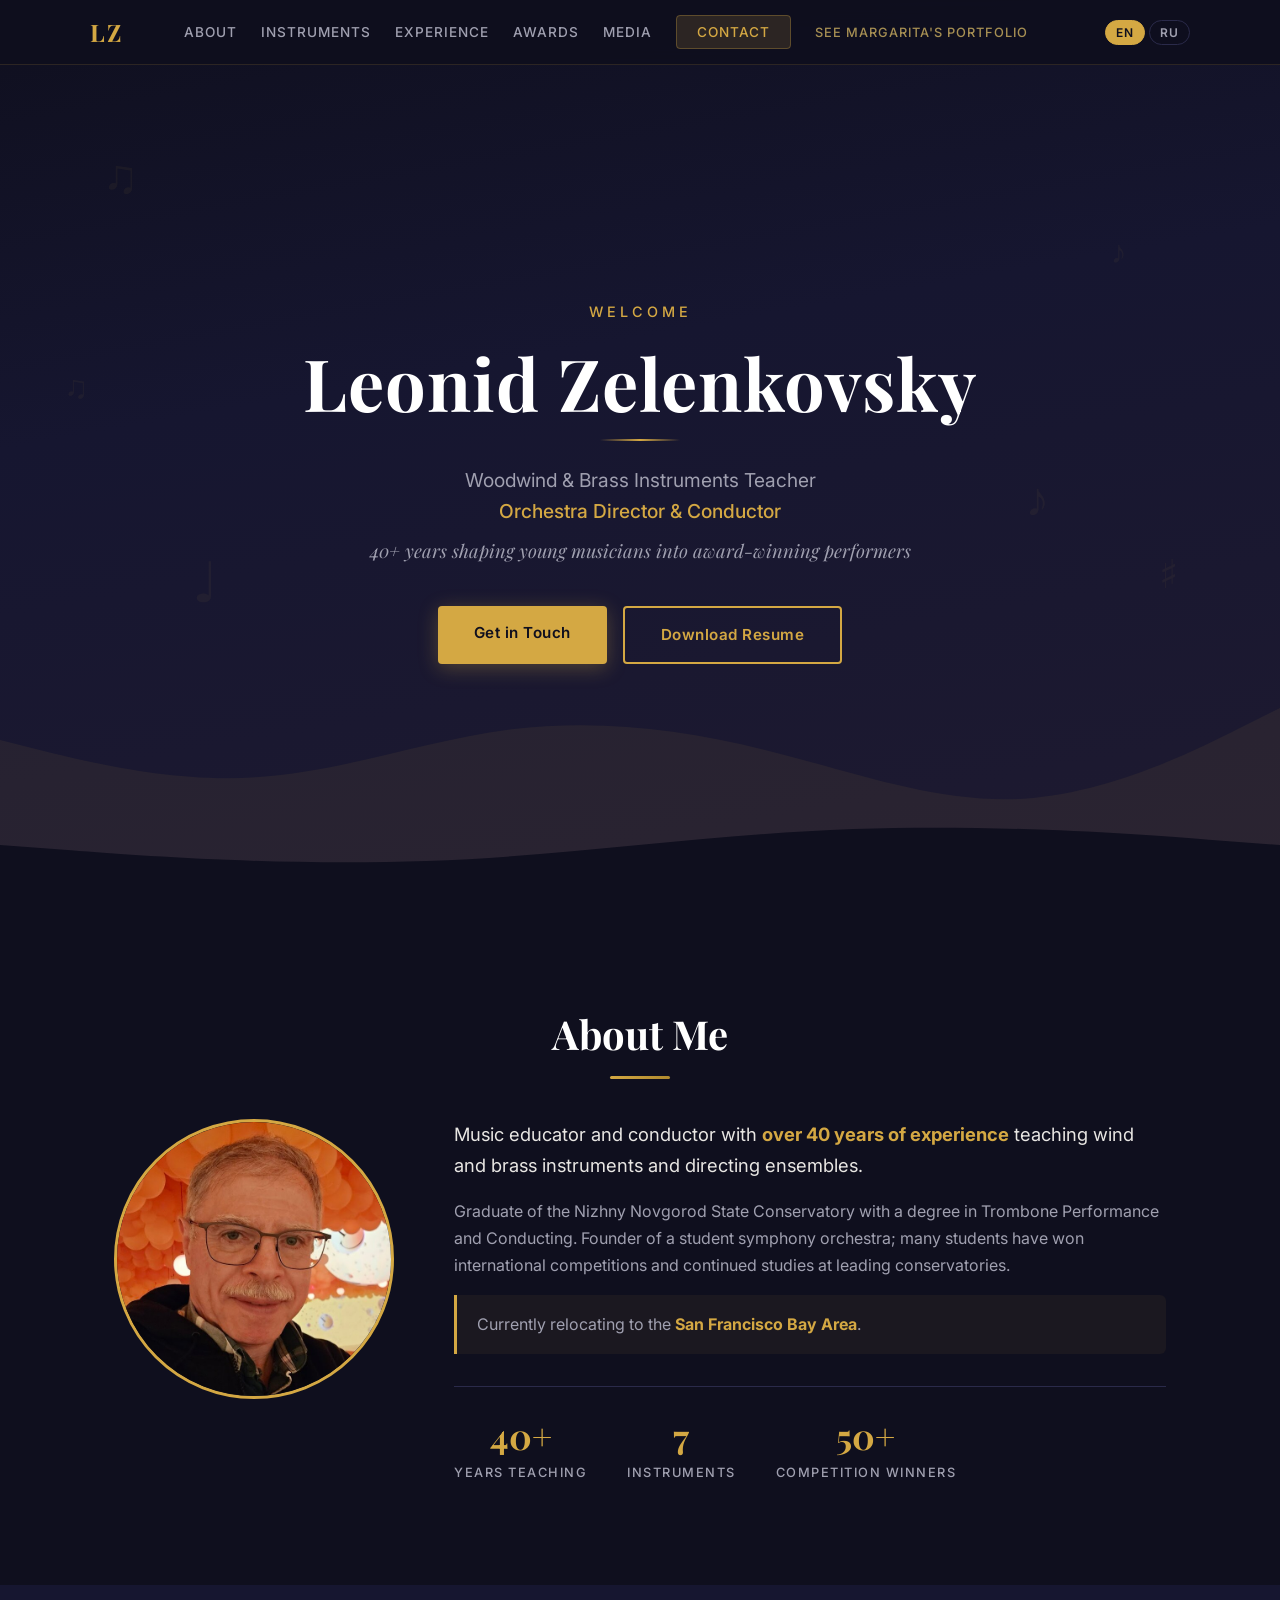
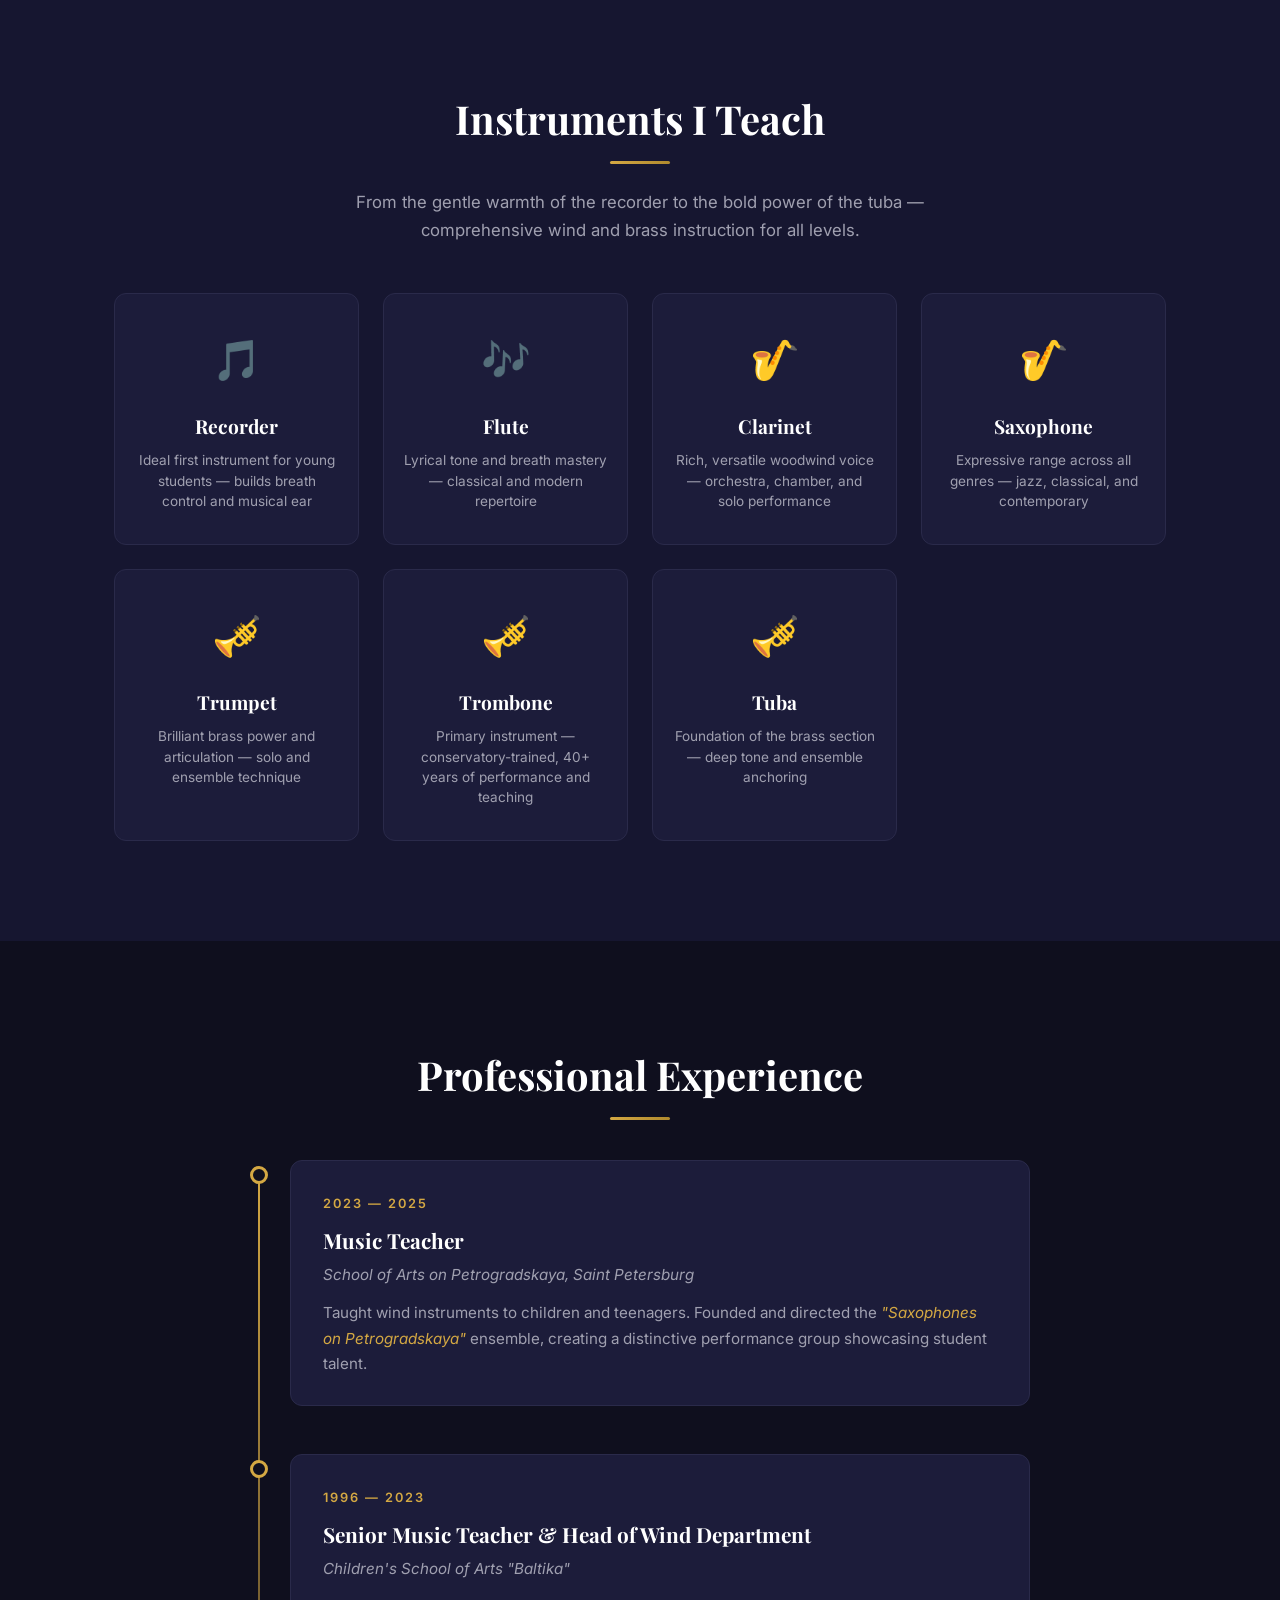
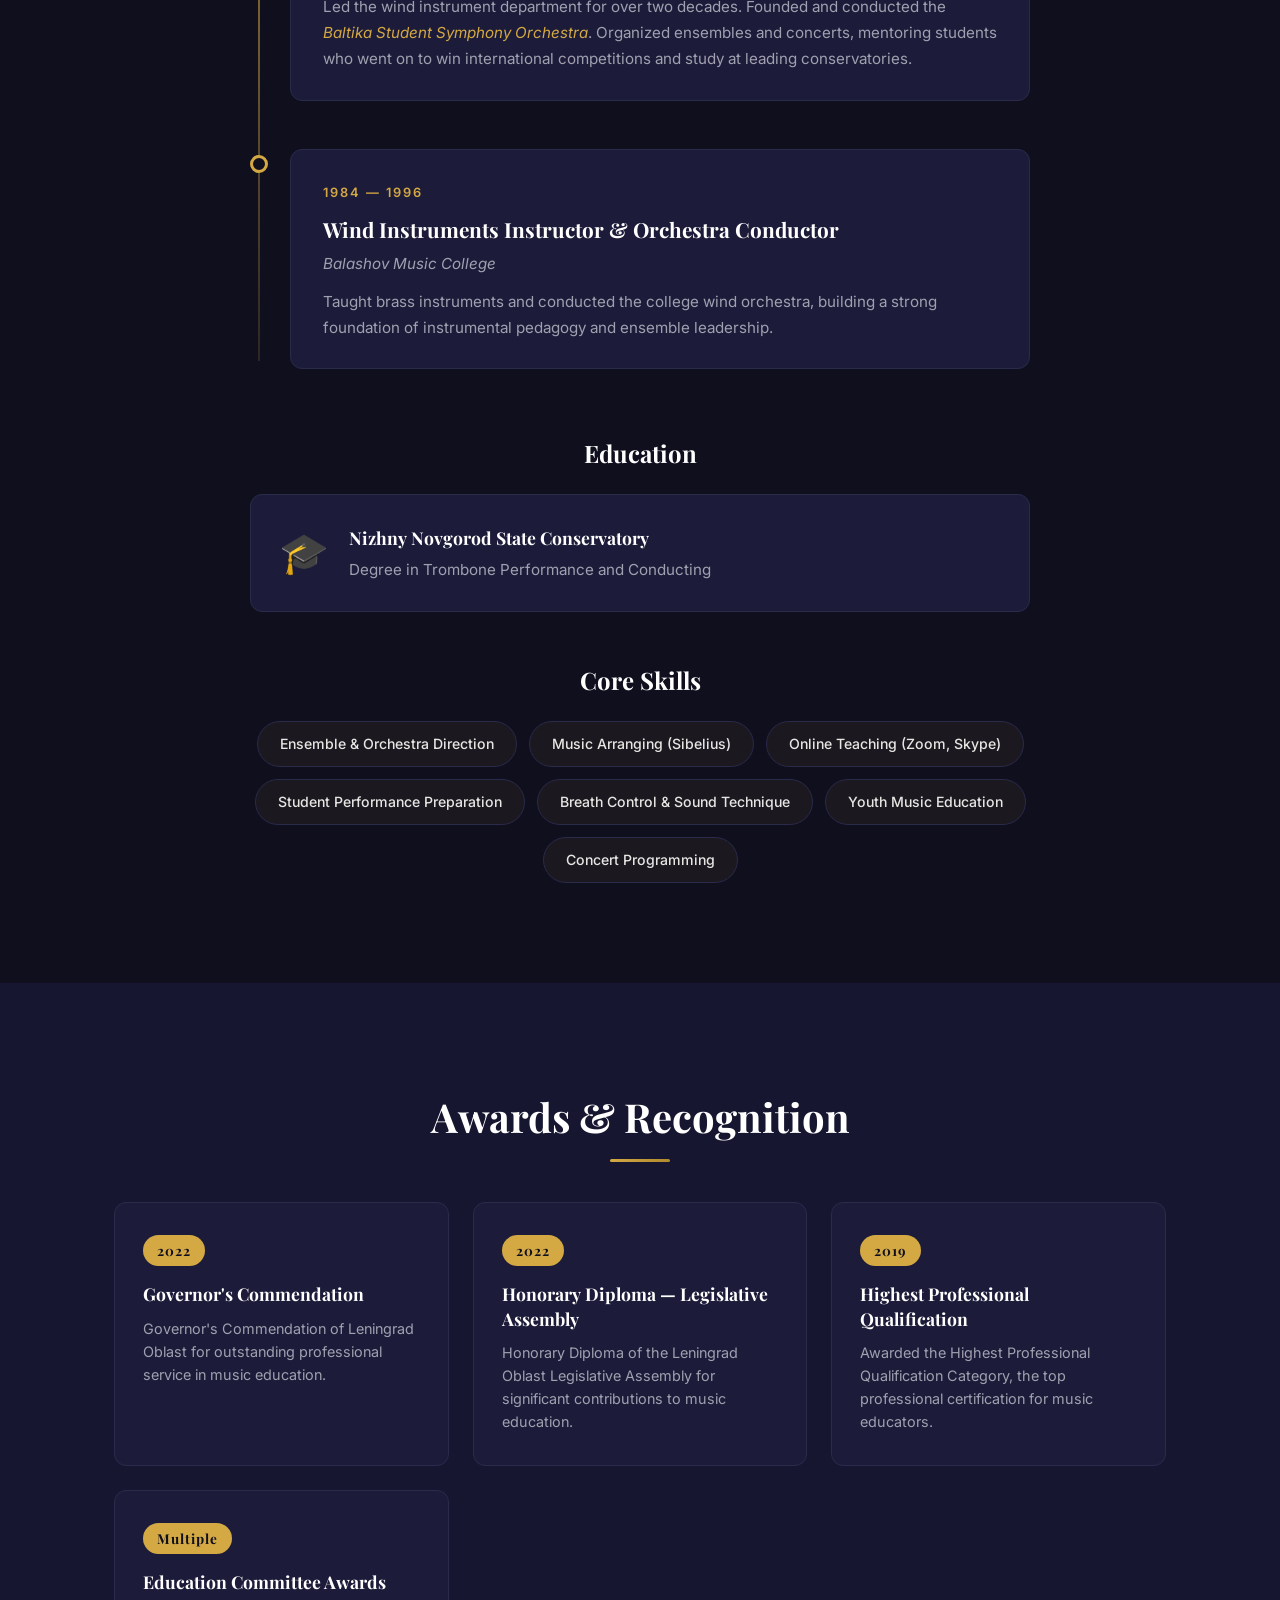
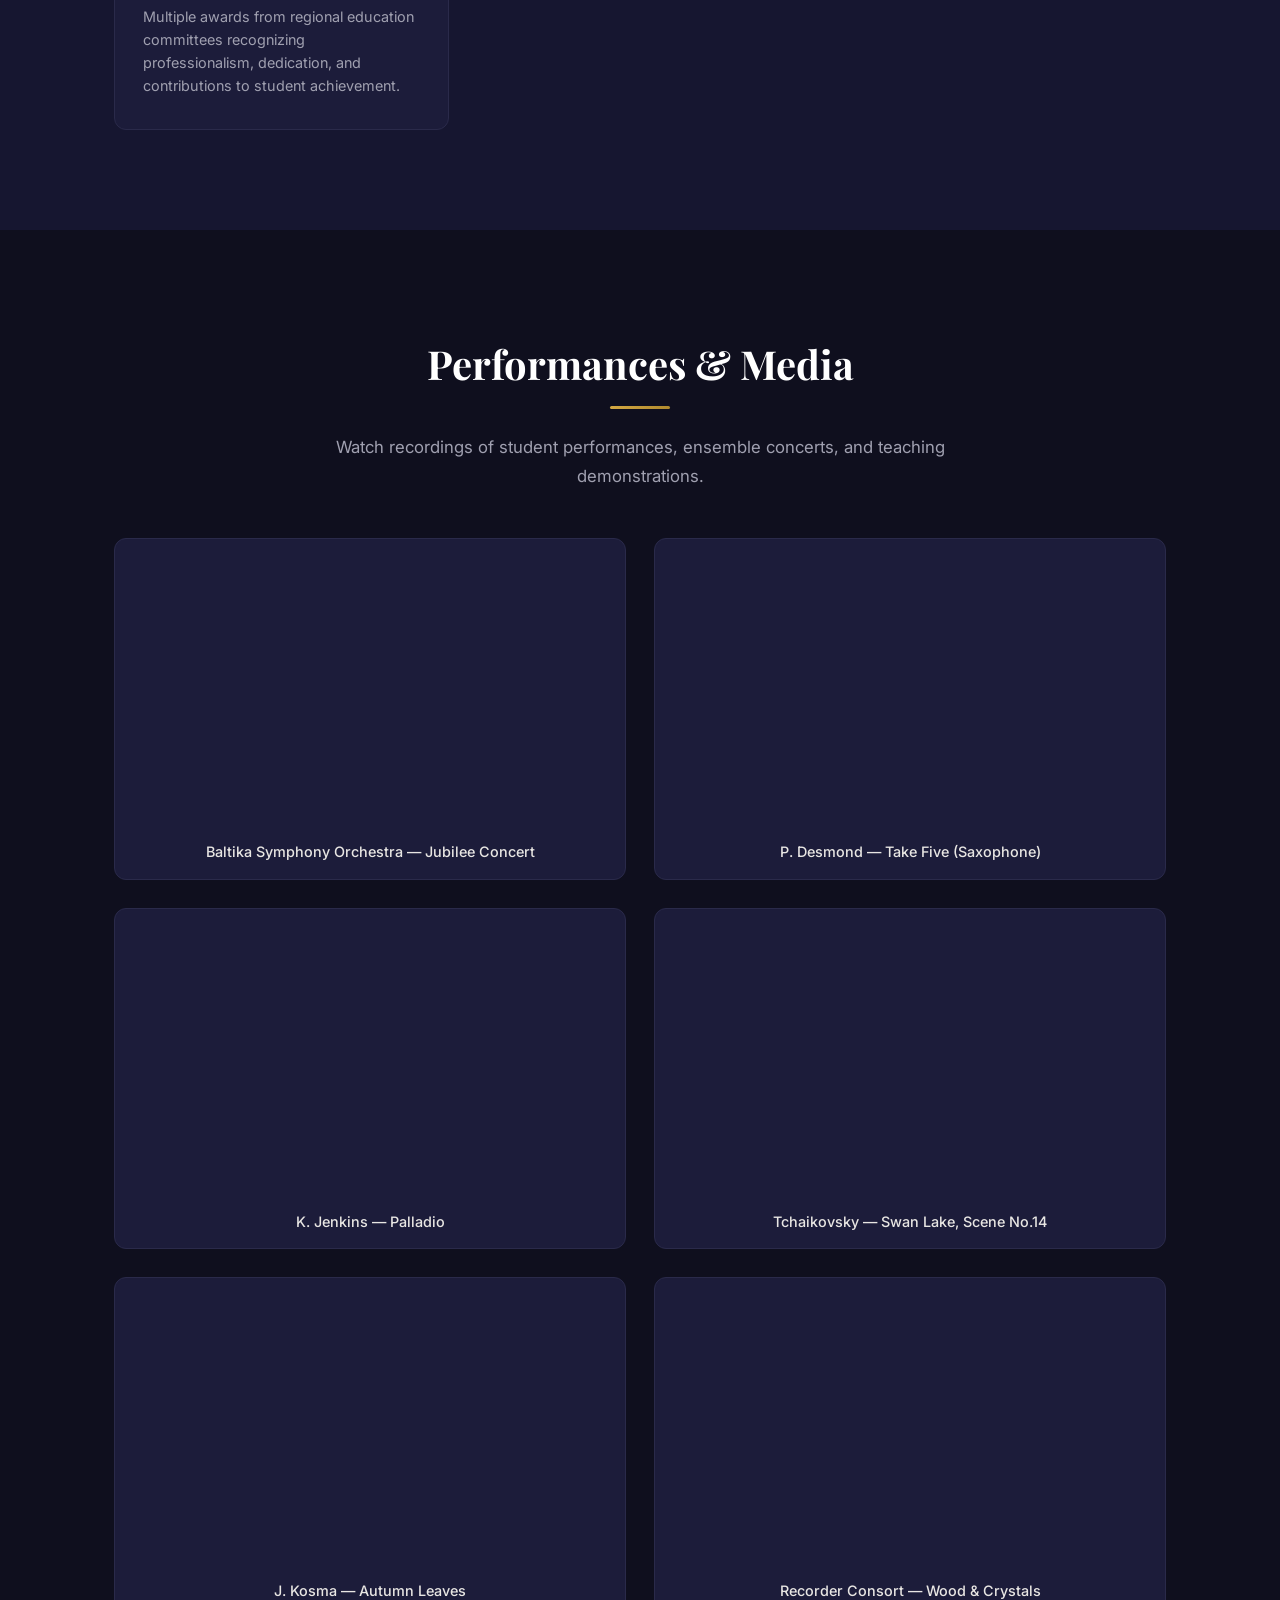
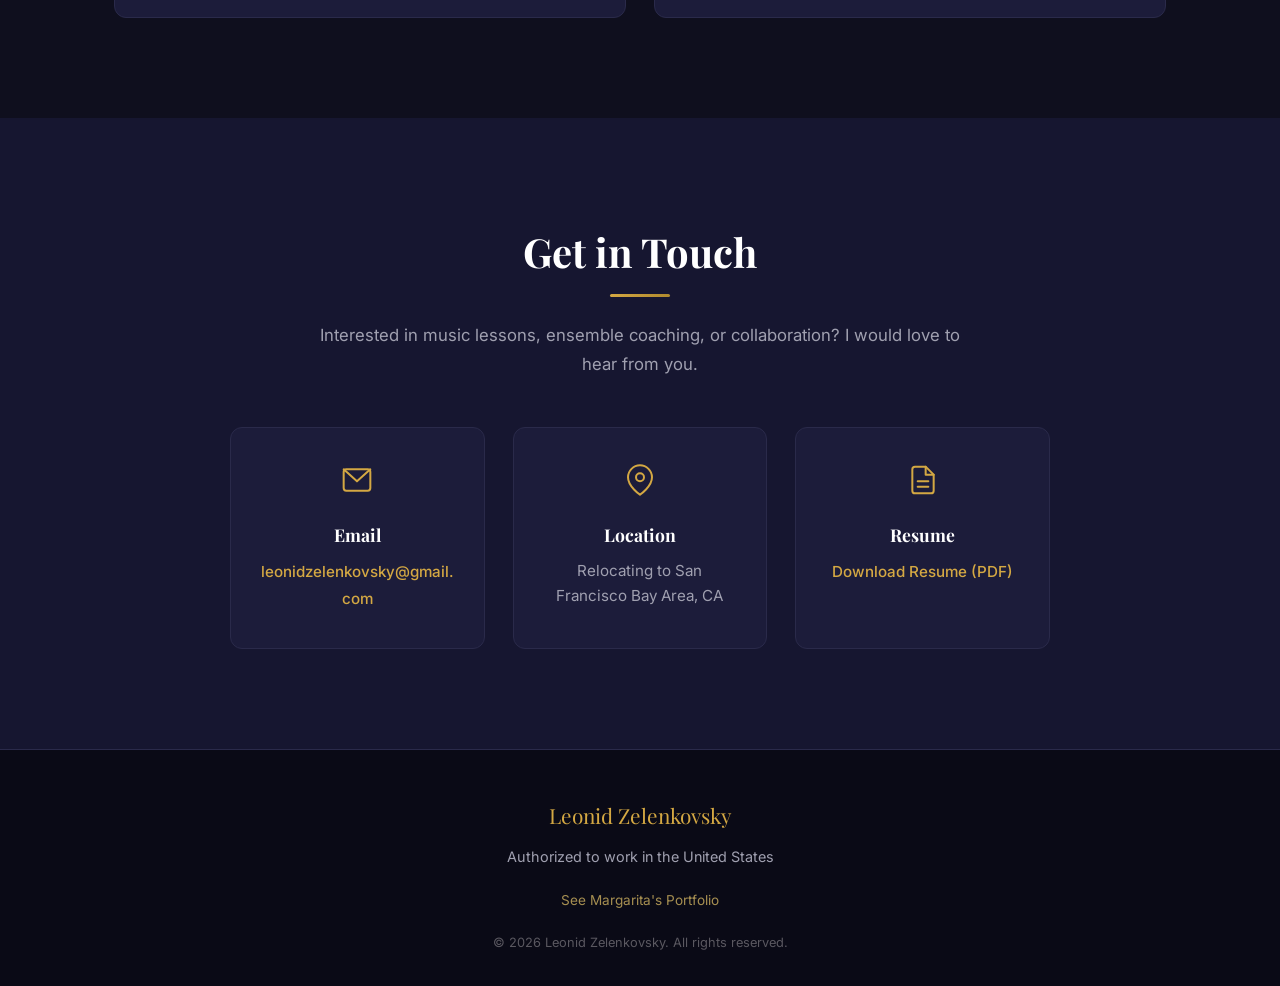
==== commit b8d8910a: "Add Leonid's portrait photo, replacing placeholder Co-Authored-By: Claude Opus 4.6 (1M context) <nor" ====
--- a/index.html
+++ b/index.html
@@ -112,12 +112,7 @@
       <div class="about-grid">
         <div class="about-portrait">
           <div class="portrait-frame">
-            <div class="portrait-placeholder">
-              <svg viewBox="0 0 100 200" class="clef-icon">
-                <text x="50" y="140" text-anchor="middle" font-size="120" fill="rgba(212,168,67,0.3)" font-family="serif">&#119070;</text>
-              </svg>
-              <p class="portrait-label"><span class="en">Photo coming soon</span><span class="ru">Фото скоро будет</span></p>
-            </div>
+            <img src="leonid-photo.jpg" alt="Leonid Zelenkovsky" class="portrait-img">
           </div>
         </div>
         <div class="about-text">
--- a/style.css
+++ b/style.css
@@ -497,6 +497,12 @@
   overflow: hidden;
 }
 
+.portrait-img {
+  width: 100%;
+  height: 100%;
+  object-fit: cover;
+}
+
 .portrait-placeholder {
   text-align: center;
   color: rgba(212, 168, 67, 0.3);
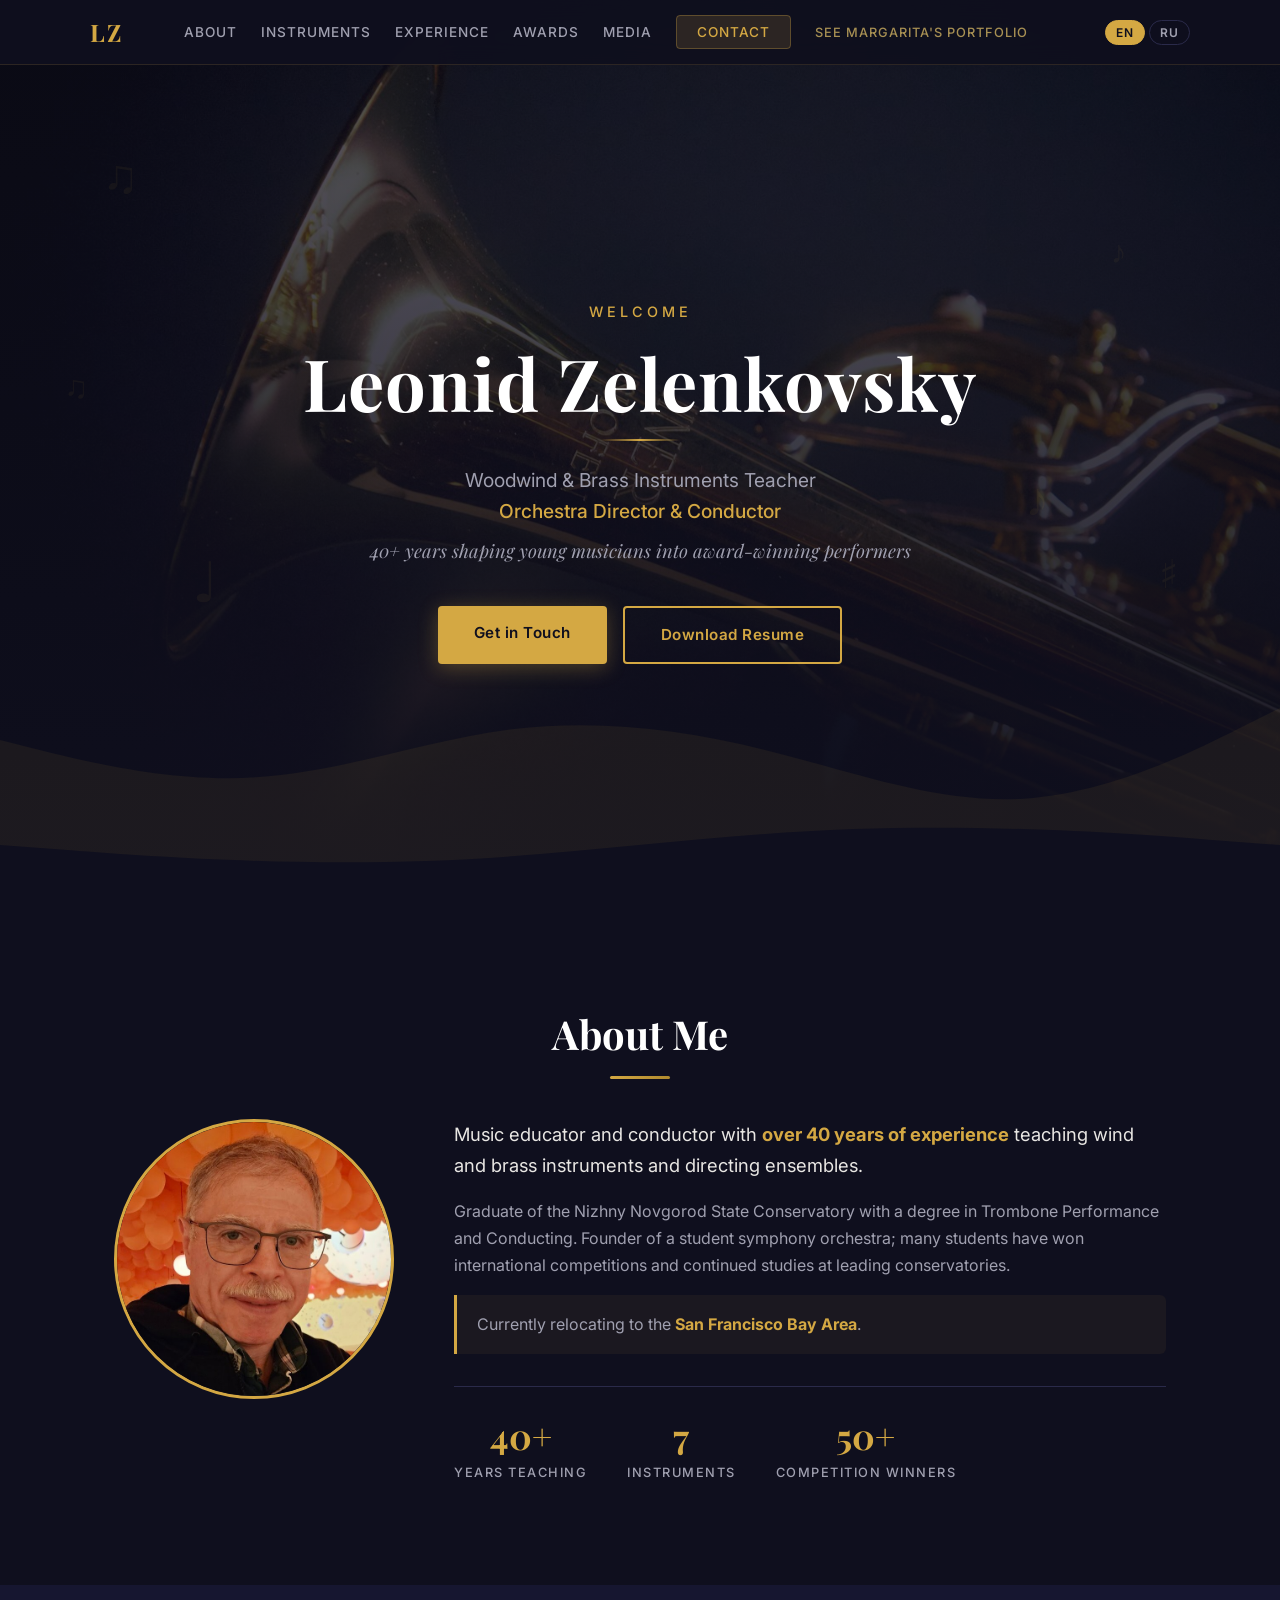
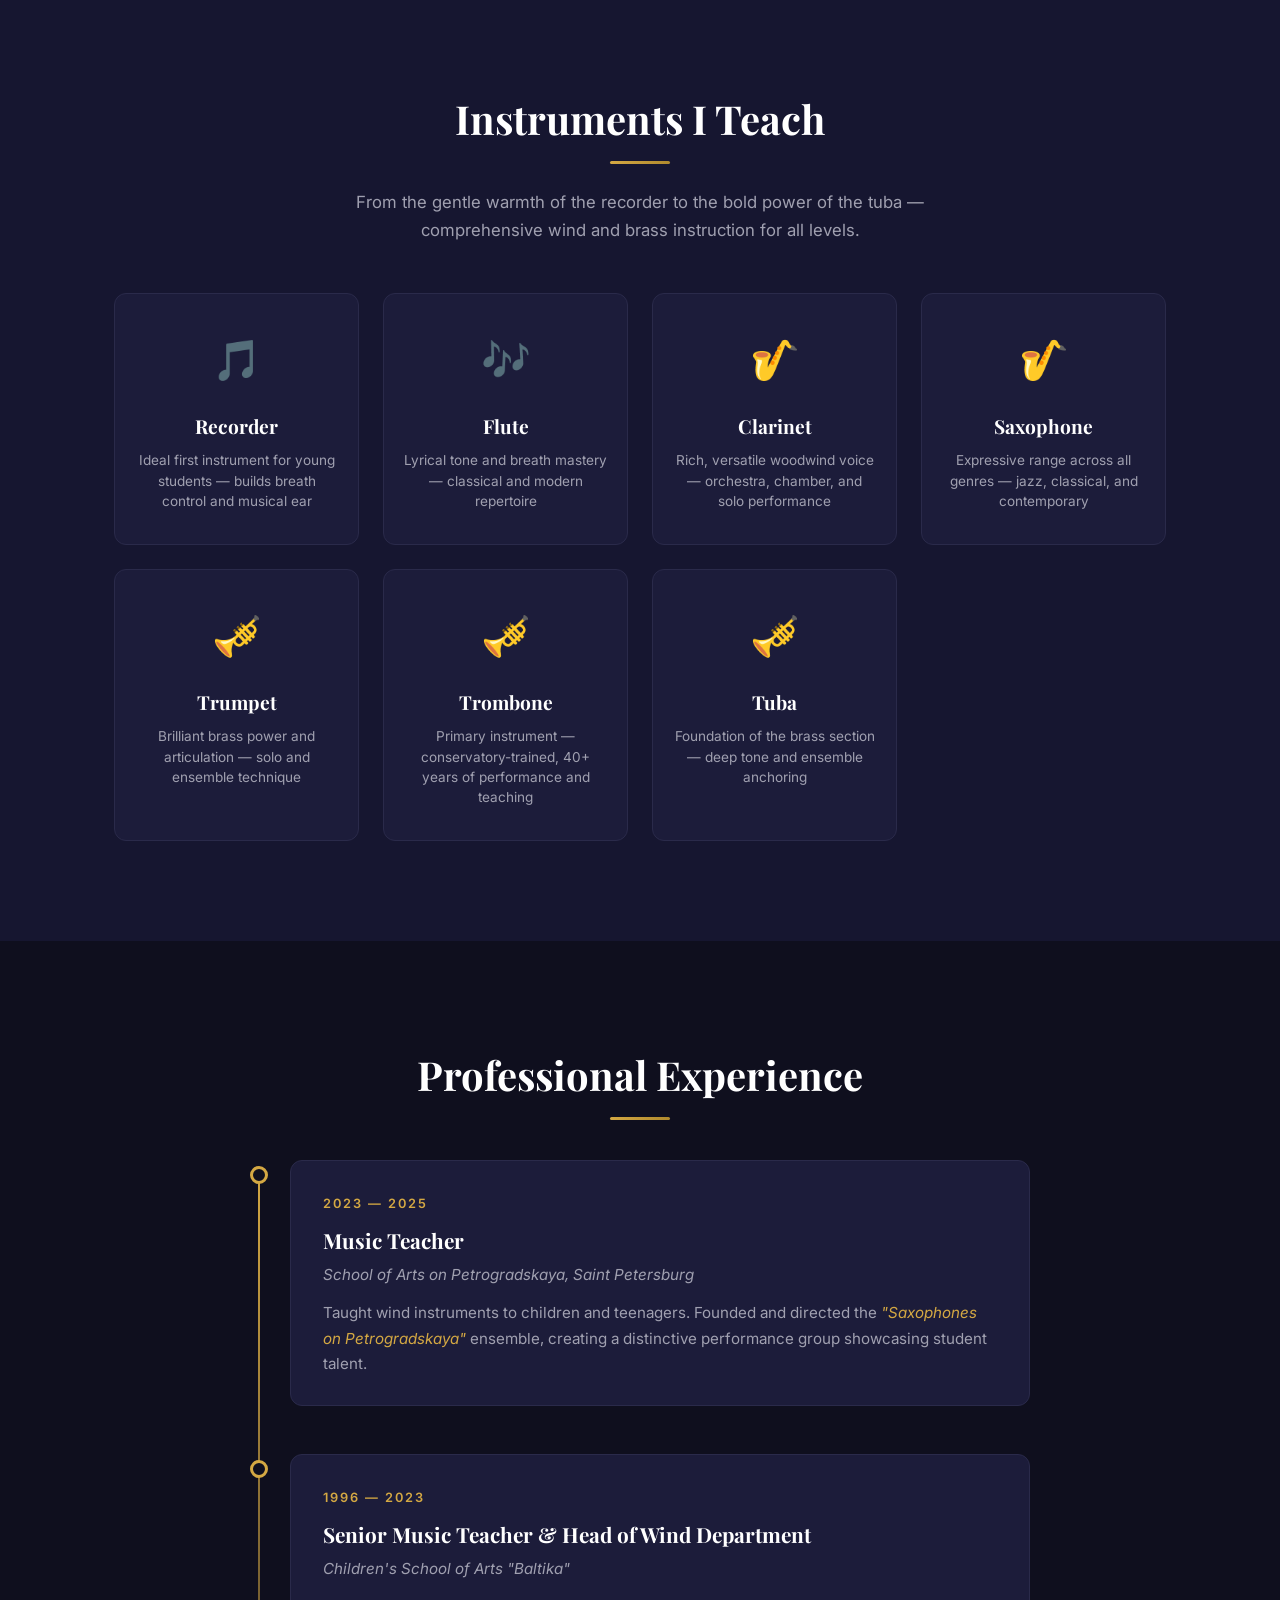
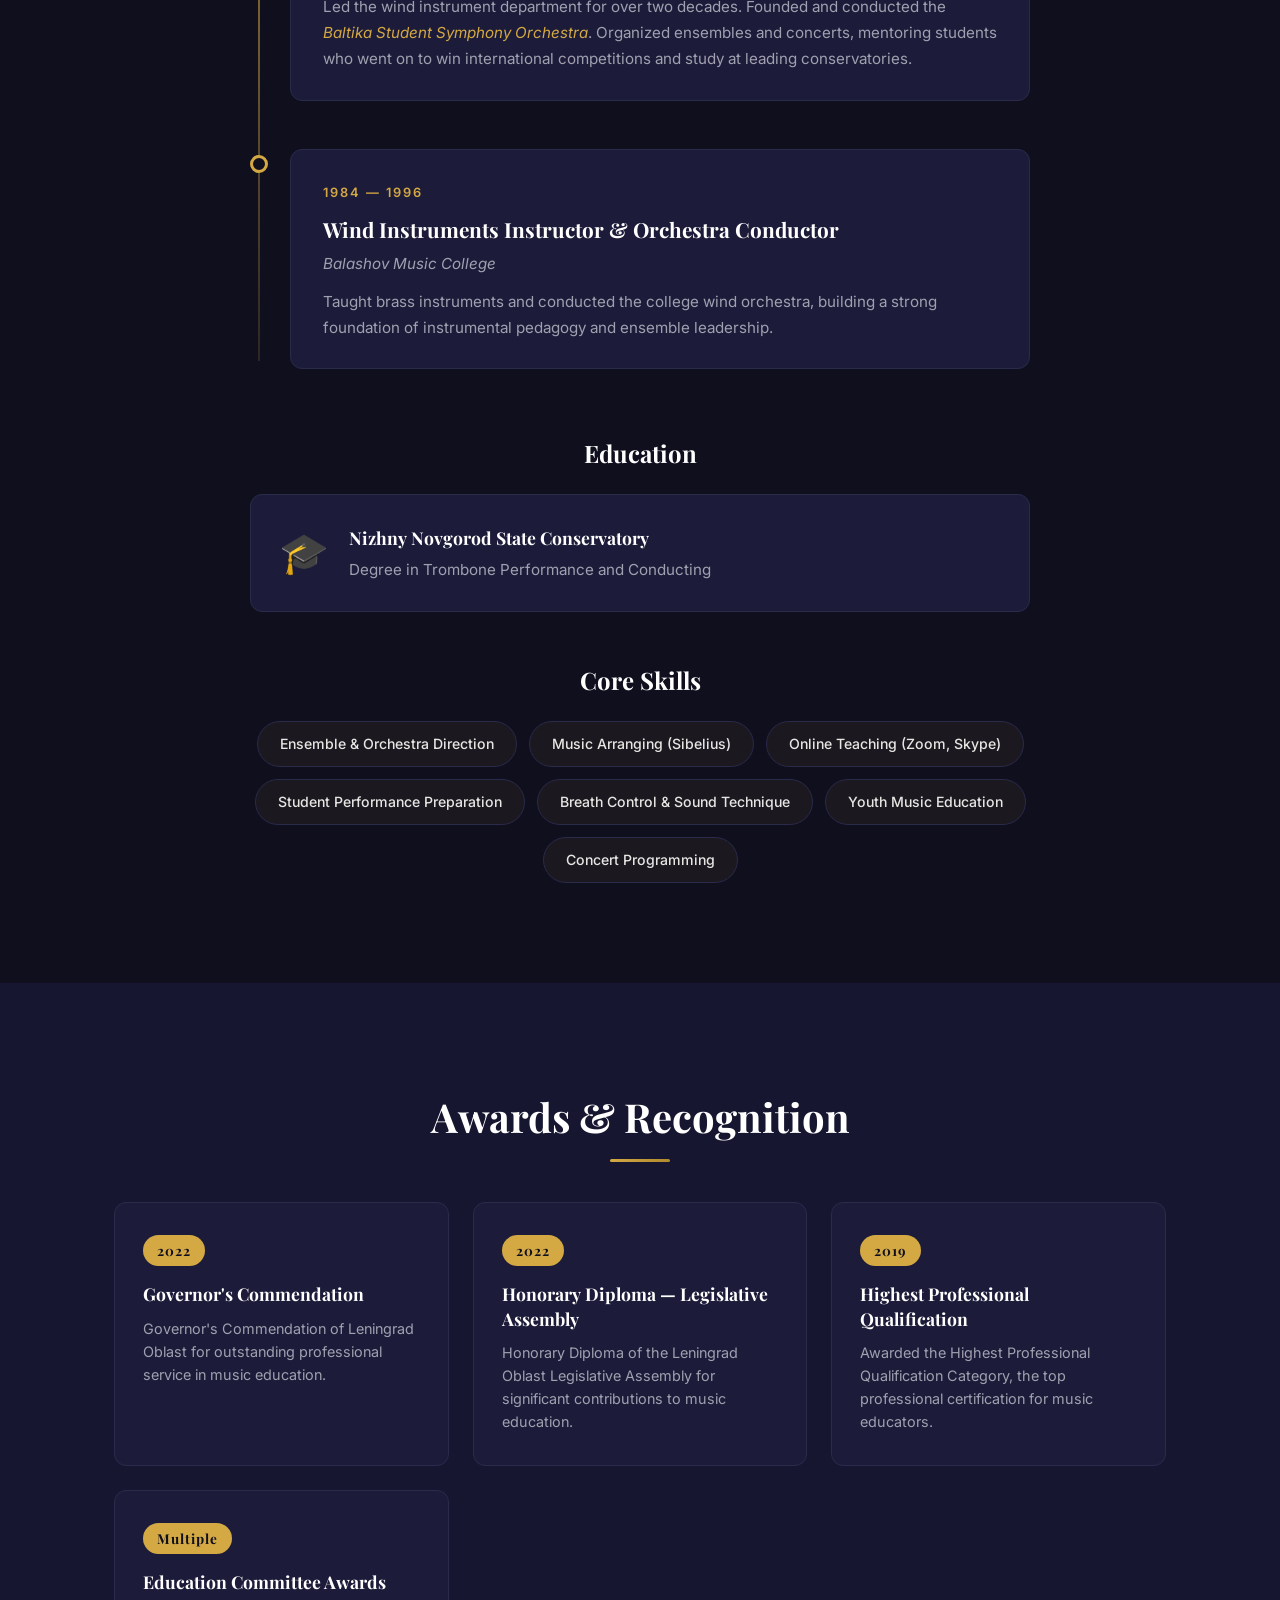
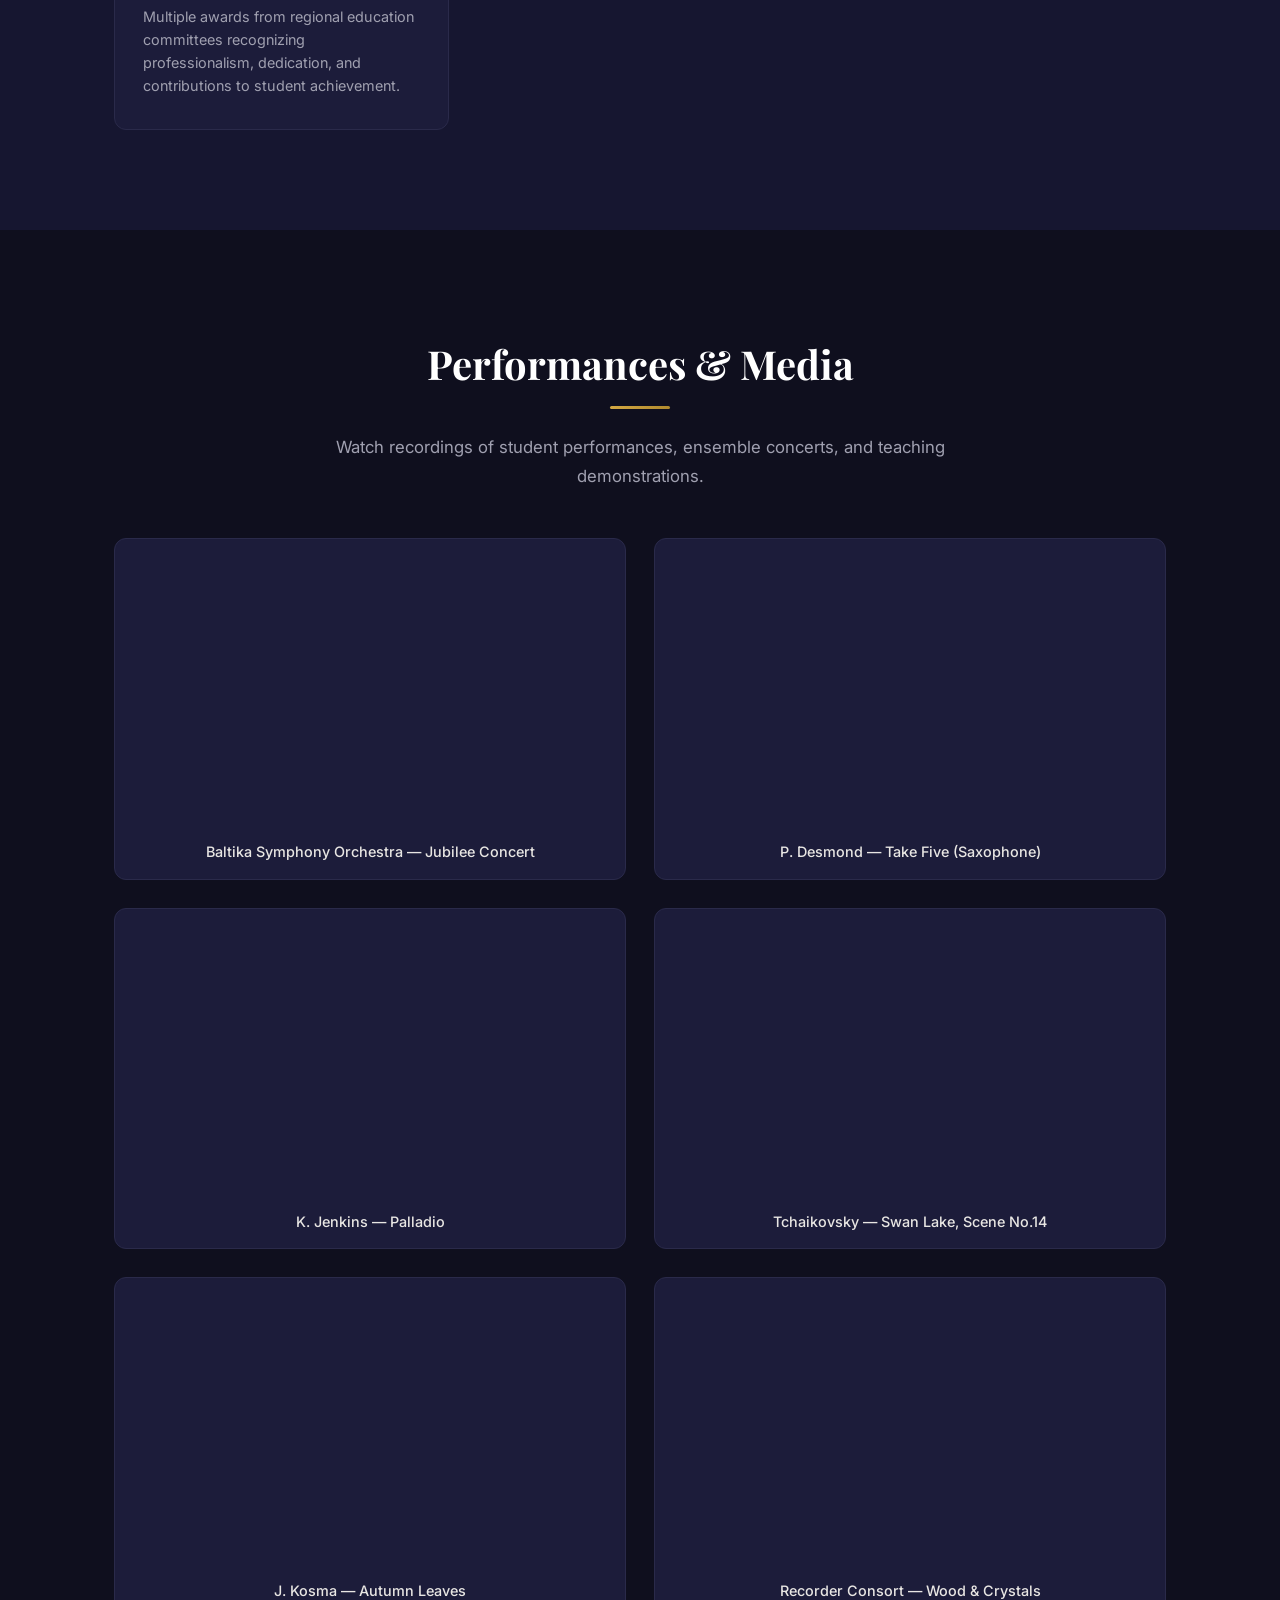
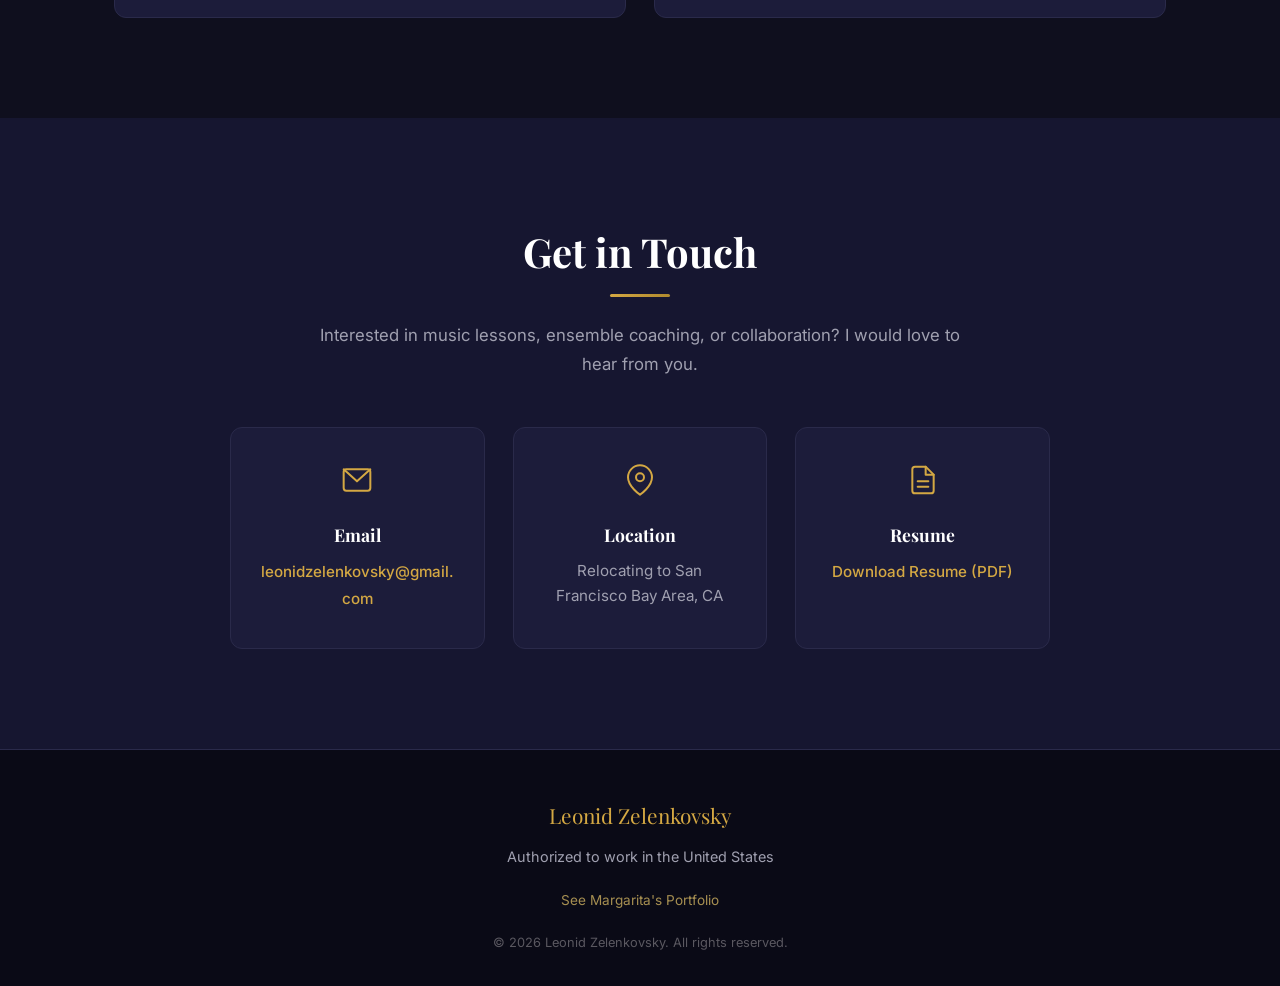
==== commit 6231c636: "Add cinematic hero image, JS mobile menu, fix resume link - Brass trumpet hero background with paral" ====
--- a/index.html
+++ b/index.html
@@ -12,9 +12,6 @@
 </head>
 <body>
 
-  <!-- Mobile Menu Toggle (CSS-only hamburger) -->
-  <input type="checkbox" id="nav-toggle" class="nav-toggle-checkbox" aria-hidden="true">
-
   <!-- Navigation -->
   <nav class="navbar">
     <div class="nav-container">
@@ -35,30 +32,31 @@
         <button class="lang-btn" data-lang="ru" onclick="setLang('ru')">RU</button>
       </div>
 
-      <label for="nav-toggle" class="nav-hamburger" aria-label="Toggle menu">
+      <button class="nav-hamburger" aria-label="Toggle menu" onclick="toggleMobileMenu()">
         <span></span>
         <span></span>
         <span></span>
-      </label>
-    </div>
-
-    <!-- Mobile overlay menu -->
-    <div class="mobile-nav">
-      <ul class="mobile-nav-links">
-        <li><label for="nav-toggle"><a href="#about"><span class="en">About</span><span class="ru">Обо мне</span></a></label></li>
-        <li><label for="nav-toggle"><a href="#instruments"><span class="en">Instruments</span><span class="ru">Инструменты</span></a></label></li>
-        <li><label for="nav-toggle"><a href="#experience"><span class="en">Experience</span><span class="ru">Опыт</span></a></label></li>
-        <li><label for="nav-toggle"><a href="#awards"><span class="en">Awards</span><span class="ru">Награды</span></a></label></li>
-        <li><label for="nav-toggle"><a href="#media"><span class="en">Media</span><span class="ru">Медиа</span></a></label></li>
-        <li><label for="nav-toggle"><a href="#contact"><span class="en">Contact</span><span class="ru">Контакт</span></a></label></li>
-        <li><a href="https://margarita.zelenkovsky.com" class="nav-partner"><span class="en">See Margarita's Portfolio</span><span class="ru">Портфолио Маргариты</span></a></li>
-      </ul>
-      <div class="mobile-lang-toggle">
-        <button class="lang-btn active" data-lang="en" onclick="setLang('en')">EN</button>
-        <button class="lang-btn" data-lang="ru" onclick="setLang('ru')">RU</button>
-      </div>
+      </button>
     </div>
   </nav>
+
+  <!-- Mobile menu overlay (outside navbar to avoid stacking context issues) -->
+  <div class="mobile-menu" id="mobileMenu">
+    <button class="mobile-close" aria-label="Close menu" onclick="toggleMobileMenu()">&times;</button>
+    <ul class="mobile-menu-links">
+      <li><a href="#about" onclick="toggleMobileMenu()"><span class="en">About</span><span class="ru">Обо мне</span></a></li>
+      <li><a href="#instruments" onclick="toggleMobileMenu()"><span class="en">Instruments</span><span class="ru">Инструменты</span></a></li>
+      <li><a href="#experience" onclick="toggleMobileMenu()"><span class="en">Experience</span><span class="ru">Опыт</span></a></li>
+      <li><a href="#awards" onclick="toggleMobileMenu()"><span class="en">Awards</span><span class="ru">Награды</span></a></li>
+      <li><a href="#media" onclick="toggleMobileMenu()"><span class="en">Media</span><span class="ru">Медиа</span></a></li>
+      <li><a href="#contact" onclick="toggleMobileMenu()"><span class="en">Contact</span><span class="ru">Контакт</span></a></li>
+      <li><a href="https://margarita.zelenkovsky.com" class="nav-partner"><span class="en">See Margarita's Portfolio</span><span class="ru">Портфолио Маргариты</span></a></li>
+    </ul>
+    <div class="mobile-lang-toggle">
+      <button class="lang-btn active" data-lang="en" onclick="setLang('en')">EN</button>
+      <button class="lang-btn" data-lang="ru" onclick="setLang('ru')">RU</button>
+    </div>
+  </div>
 
   <!-- Hero Section -->
   <section id="hero" class="hero">
@@ -95,7 +93,7 @@
       </p>
       <div class="hero-actions">
         <a href="#contact" class="btn btn-primary"><span class="en">Get in Touch</span><span class="ru">Связаться</span></a>
-        <a href="#" class="btn btn-outline"><span class="en">Download Resume</span><span class="ru">Скачать резюме</span></a>
+        <a href="Leonid_Zelenkovsky_CV.pdf" download class="btn btn-outline"><span class="en">Download Resume</span><span class="ru">Скачать резюме</span></a>
       </div>
     </div>
 
@@ -405,7 +403,7 @@
             </svg>
           </div>
           <h3><span class="en">Resume</span><span class="ru">Резюме</span></h3>
-          <a href="#" class="contact-link"><span class="en">Download Resume (PDF)</span><span class="ru">Скачать резюме (PDF)</span></a>
+          <a href="Leonid_Zelenkovsky_CV.pdf" download class="contact-link"><span class="en">Download Resume (PDF)</span><span class="ru">Скачать резюме (PDF)</span></a>
         </div>
       </div>
     </div>
@@ -430,6 +428,10 @@
   </footer>
 
   <script>
+    function toggleMobileMenu() {
+      document.getElementById('mobileMenu').classList.toggle('active');
+    }
+
     function setLang(lang) {
       document.documentElement.setAttribute('data-lang', lang);
       localStorage.setItem('preferred-lang', lang);
--- a/style.css
+++ b/style.css
@@ -64,9 +64,6 @@
 }
 
 /* --- Navigation --- */
-.nav-toggle-checkbox {
-  display: none;
-}
 
 .navbar {
   position: fixed;
@@ -74,7 +71,7 @@
   left: 0;
   right: 0;
   z-index: 1000;
-  background: rgba(15, 15, 30, 0.92);
+  background: rgba(15, 15, 30, 0.95);
   backdrop-filter: blur(12px);
   -webkit-backdrop-filter: blur(12px);
   border-bottom: 1px solid rgba(212, 168, 67, 0.15);
@@ -186,7 +183,9 @@
   cursor: pointer;
   width: 28px;
   height: 28px;
-  z-index: 1001;
+  background: none;
+  border: none;
+  padding: 0;
 }
 
 .nav-hamburger span {
@@ -198,77 +197,72 @@
   transition: all 0.3s ease;
 }
 
-.nav-toggle-checkbox:checked ~ .navbar .nav-hamburger span:nth-child(1) {
-  transform: rotate(45deg) translate(5px, 5px);
-}
-
-.nav-toggle-checkbox:checked ~ .navbar .nav-hamburger span:nth-child(2) {
-  opacity: 0;
-}
-
-.nav-toggle-checkbox:checked ~ .navbar .nav-hamburger span:nth-child(3) {
-  transform: rotate(-45deg) translate(5px, -5px);
-}
-
-/* Mobile Nav Overlay */
-.mobile-nav {
+/* Mobile menu overlay (outside navbar) */
+.mobile-menu {
   display: none;
   position: fixed;
-  top: 64px;
+  top: 0;
   left: 0;
-  right: 0;
-  bottom: 0;
-  background: rgba(15, 15, 30, 0.98);
-  backdrop-filter: blur(16px);
+  width: 100%;
+  height: 100%;
+  background: #0f0f1e;
+  z-index: 10000;
   flex-direction: column;
   align-items: center;
   justify-content: center;
-  gap: 32px;
-  opacity: 0;
-  pointer-events: none;
-  transition: opacity 0.3s ease;
-  z-index: 999;
-}
-
-.mobile-nav-links {
+  gap: 2rem;
+}
+
+.mobile-menu.active {
+  display: flex;
+}
+
+.mobile-close {
+  position: absolute;
+  top: 1.2rem;
+  right: 1.2rem;
+  font-size: 2rem;
+  color: var(--text-primary);
+  background: none;
+  border: none;
+  cursor: pointer;
+  padding: 0.5rem;
+  line-height: 1;
+}
+
+.mobile-close:hover {
+  color: var(--accent);
+}
+
+.mobile-menu-links {
   list-style: none;
   text-align: center;
   display: flex;
   flex-direction: column;
-  gap: 24px;
-}
-
-.mobile-nav-links a {
-  font-size: 1.2rem;
+  gap: 1.5rem;
+}
+
+.mobile-menu-links a {
+  font-size: 1.15rem;
   font-weight: 500;
   color: var(--text-primary);
   text-transform: uppercase;
   letter-spacing: 2px;
-  transition: color 0.3s ease;
-}
-
-.mobile-nav-links a:hover {
-  color: var(--accent);
-}
-
-.mobile-nav-links label {
-  cursor: pointer;
+  transition: color 0.3s;
+}
+
+.mobile-menu-links a:hover {
+  color: var(--accent);
 }
 
 .mobile-lang-toggle {
   display: flex;
-  gap: 8px;
+  gap: 0.5rem;
 }
 
 .mobile-lang-toggle .lang-btn {
   padding: 8px 16px;
   font-size: 0.85rem;
-}
-
-.nav-toggle-checkbox:checked ~ .navbar .mobile-nav {
-  display: flex;
-  opacity: 1;
-  pointer-events: all;
 }
 
 /* --- Buttons --- */
@@ -359,9 +353,33 @@
   justify-content: center;
   text-align: center;
   position: relative;
-  background: linear-gradient(170deg, var(--bg-primary) 0%, var(--bg-secondary) 40%, #1e1a30 100%);
+  background: var(--bg-primary);
   padding-top: 64px;
   overflow: hidden;
+}
+
+.hero::before {
+  content: '';
+  position: absolute;
+  top: 0;
+  left: 0;
+  right: 0;
+  bottom: 0;
+  background: url('hero-bg.jpg') center center / cover no-repeat;
+  background-attachment: fixed;
+  opacity: 0.4;
+  z-index: 0;
+}
+
+.hero::after {
+  content: '';
+  position: absolute;
+  top: 0;
+  left: 0;
+  right: 0;
+  bottom: 0;
+  background: linear-gradient(to bottom, rgba(15,15,30,0.2) 0%, rgba(15,15,30,0.6) 60%, var(--bg-primary) 100%);
+  z-index: 1;
 }
 
 .hero-decoration {
@@ -370,6 +388,7 @@
   left: 0;
   right: 0;
   pointer-events: none;
+  z-index: 2;
 }
 
 .hero-wave {
@@ -383,6 +402,7 @@
   inset: 0;
   pointer-events: none;
   overflow: hidden;
+  z-index: 2;
 }
 
 .note {
@@ -408,7 +428,7 @@
 
 .hero-content {
   position: relative;
-  z-index: 2;
+  z-index: 3;
   padding: 0 24px;
 }
 
@@ -1028,17 +1048,6 @@
     display: none;
   }
 
-  .mobile-nav {
-    display: flex;
-    opacity: 0;
-    pointer-events: none;
-  }
-
-  .nav-toggle-checkbox:checked ~ .navbar .mobile-nav {
-    opacity: 1;
-    pointer-events: all;
-  }
-
   .navbar {
     padding: 0 16px;
   }
@@ -1086,6 +1095,10 @@
 }
 
 @media (max-width: 480px) {
+  .hero::before {
+    background-attachment: scroll;
+  }
+
   .hero-actions {
     flex-direction: column;
     align-items: center;
